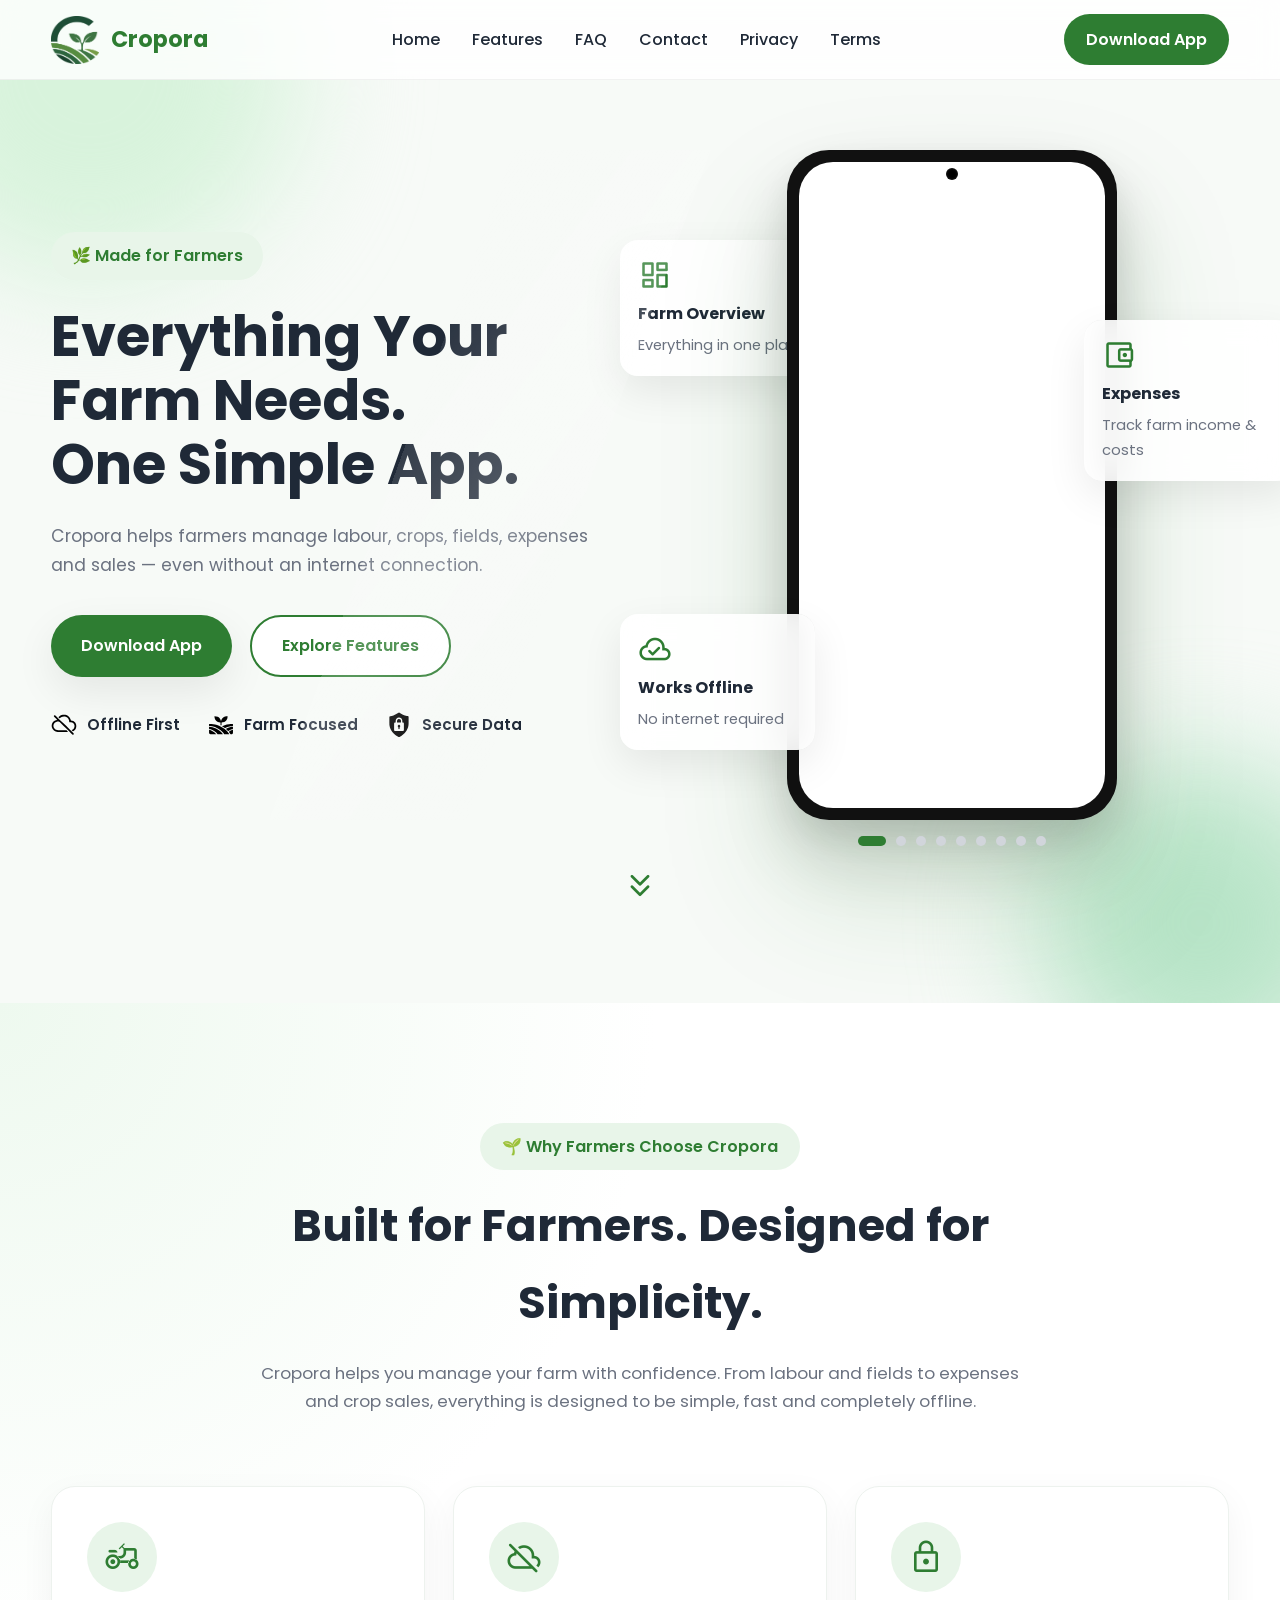
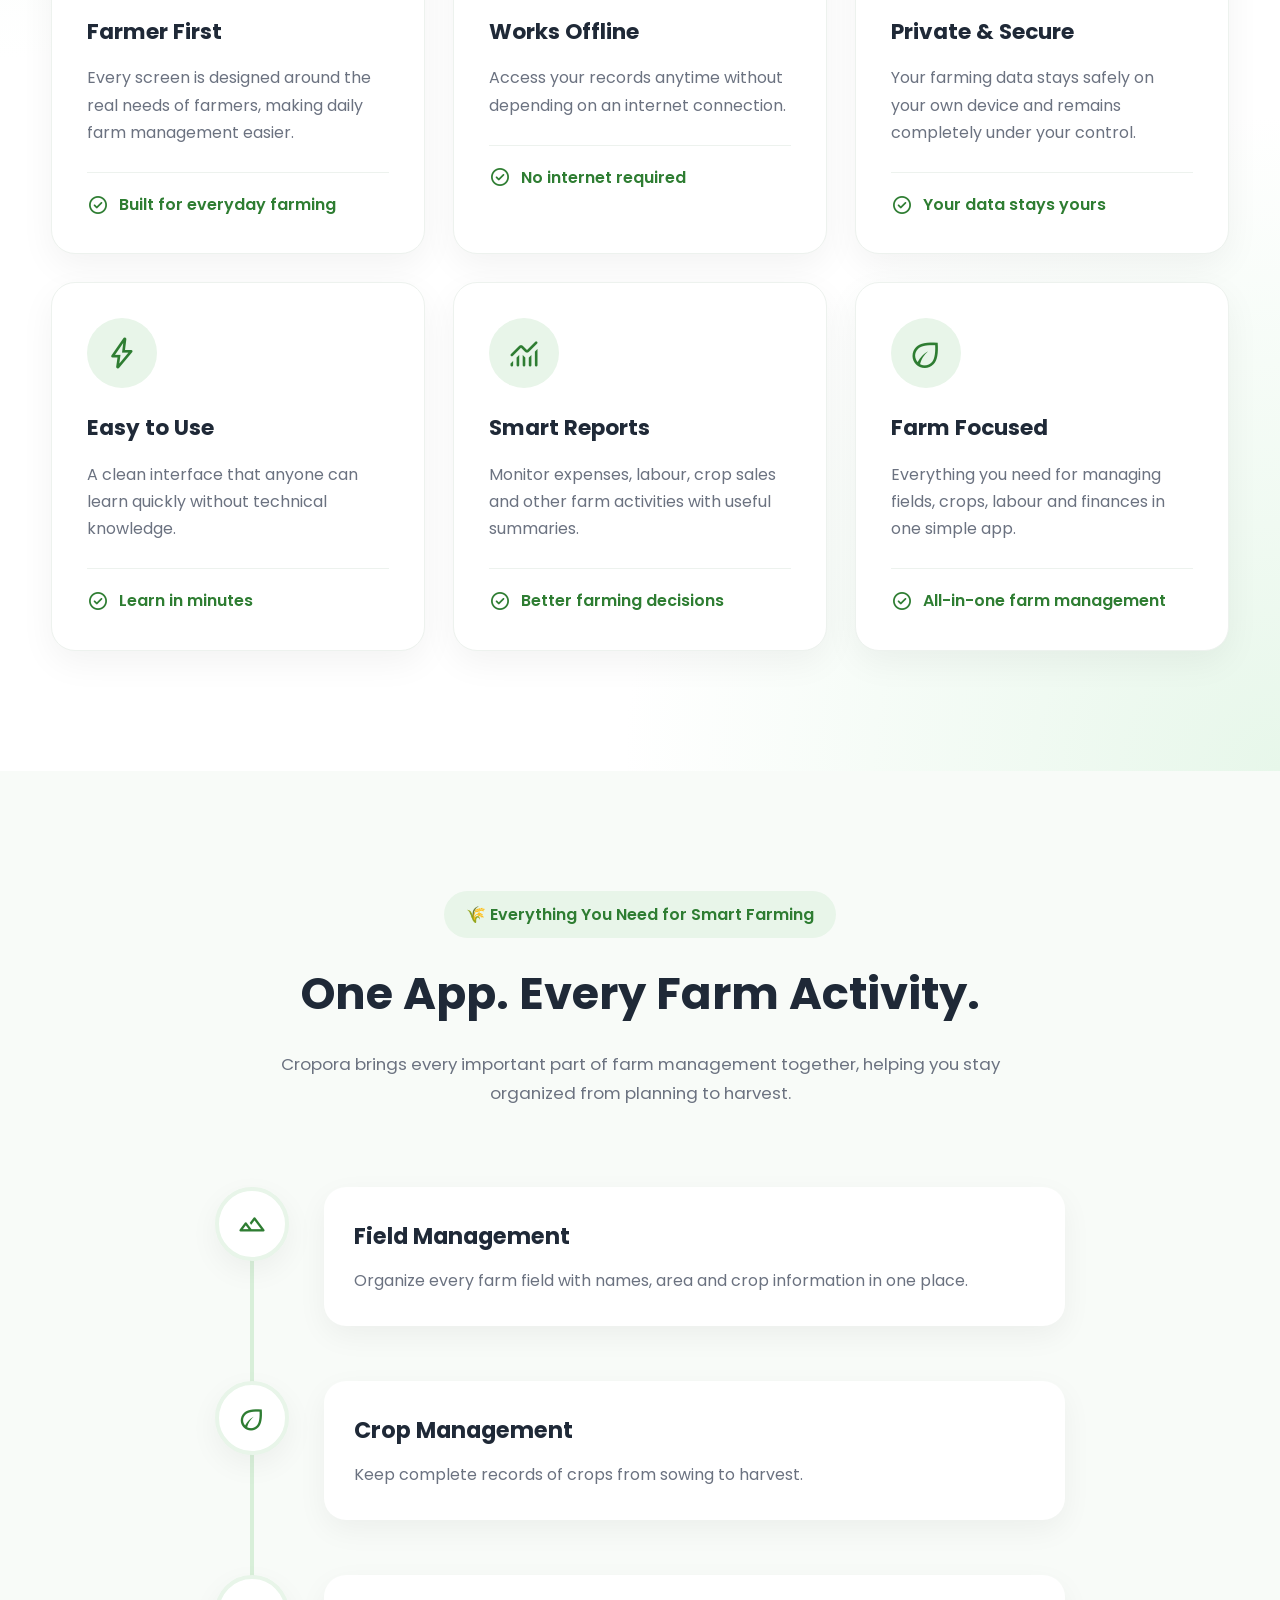
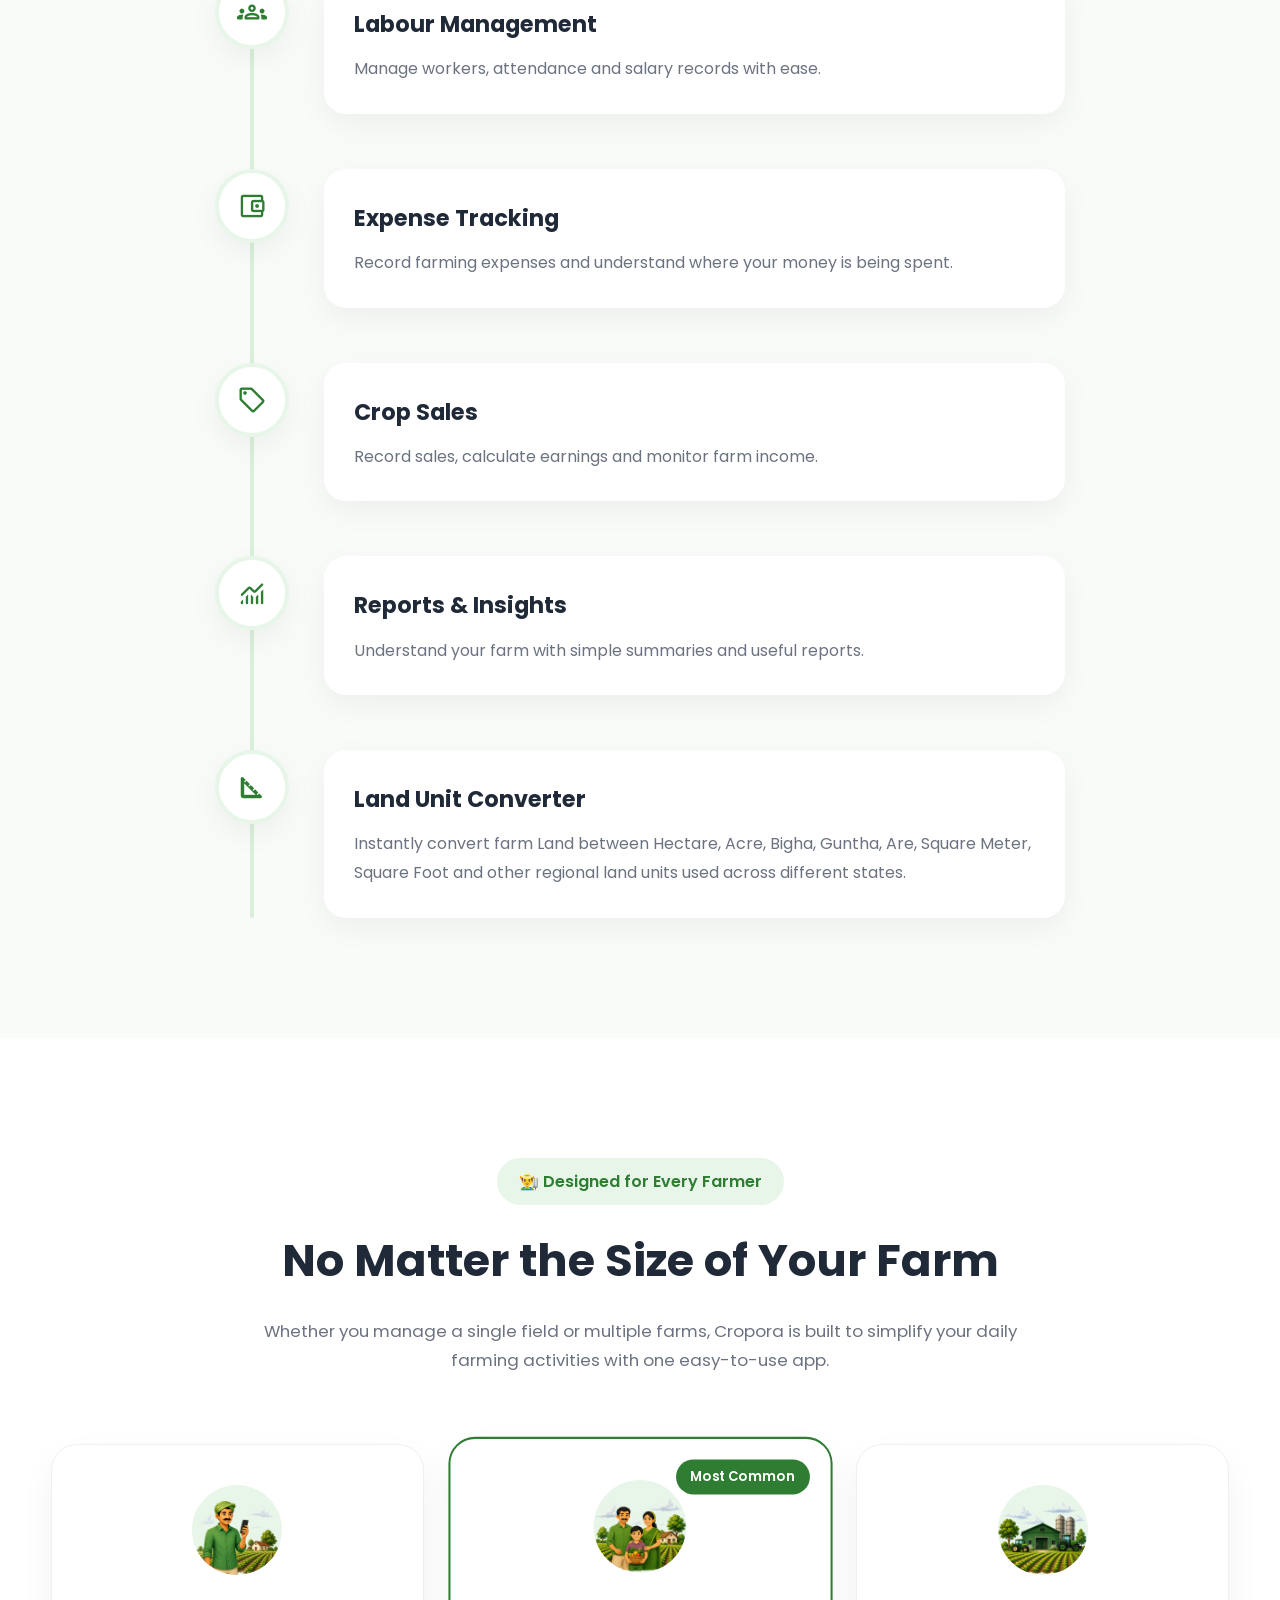
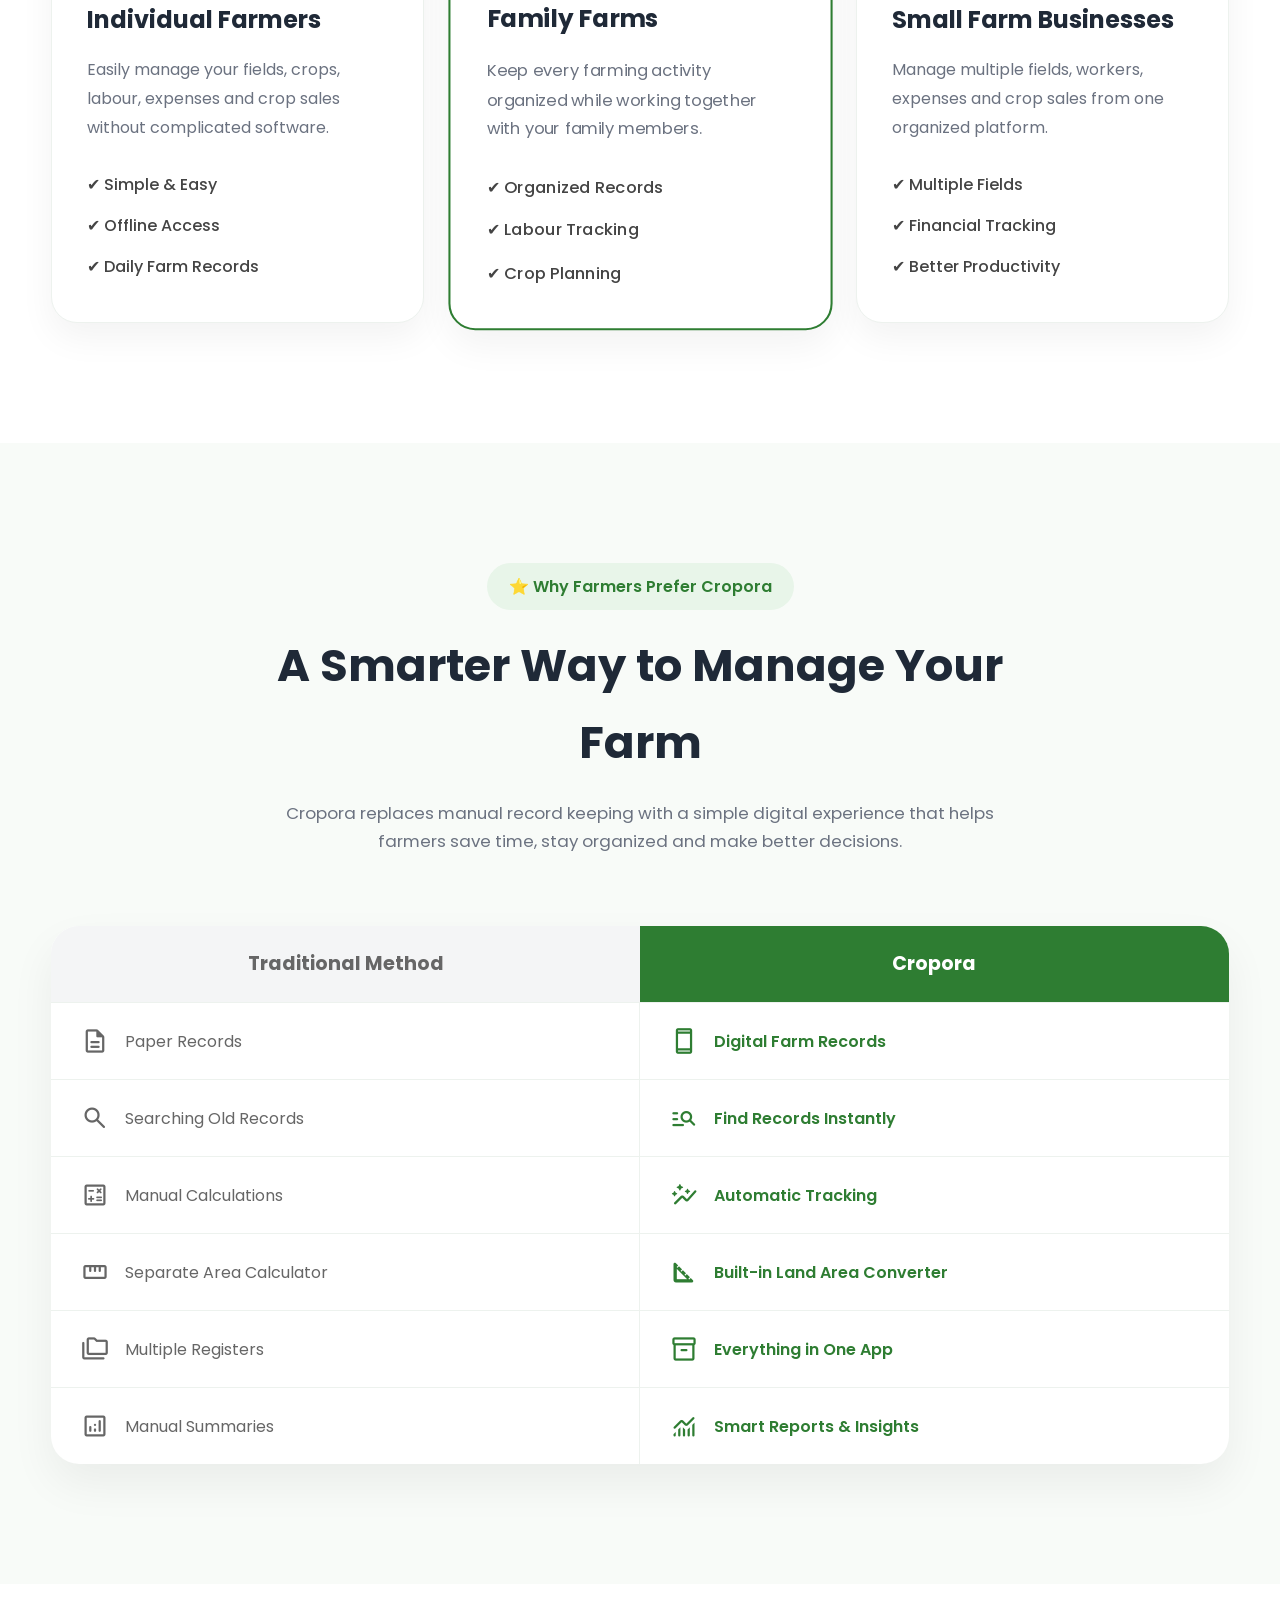
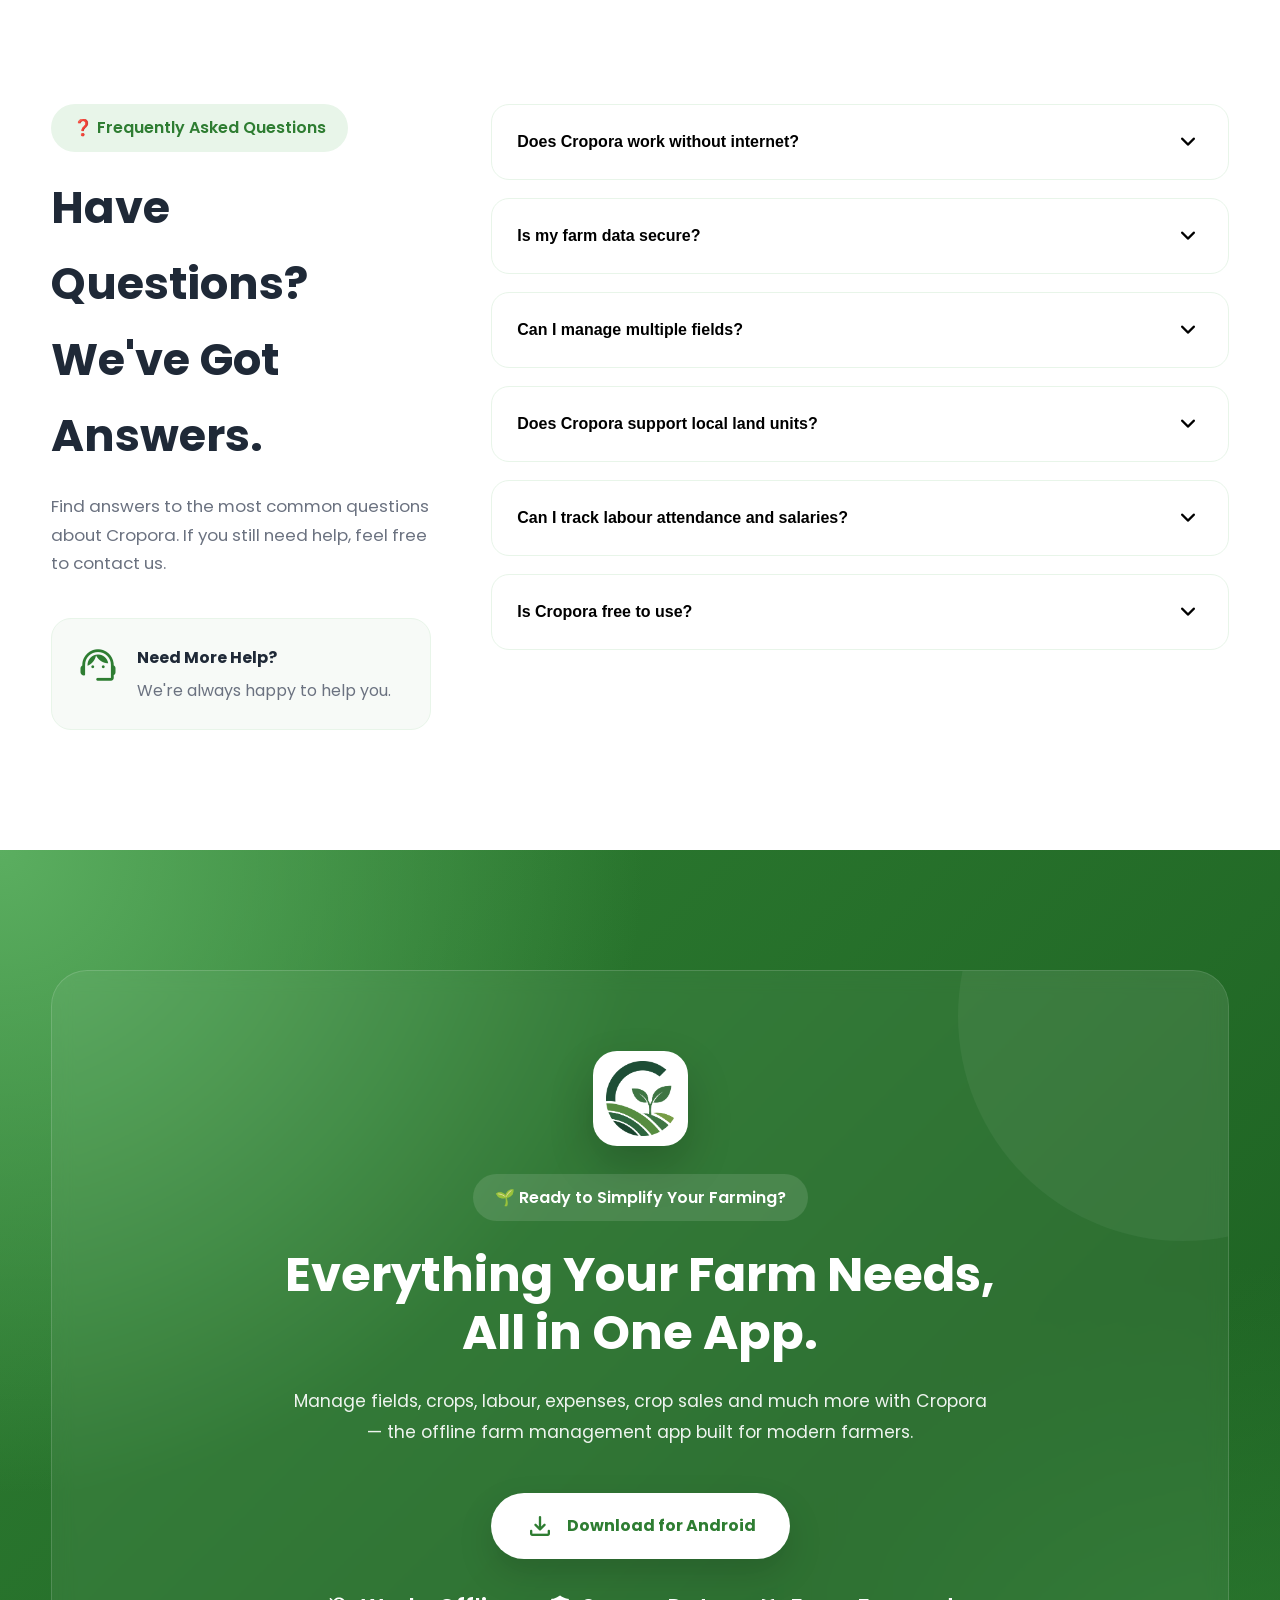
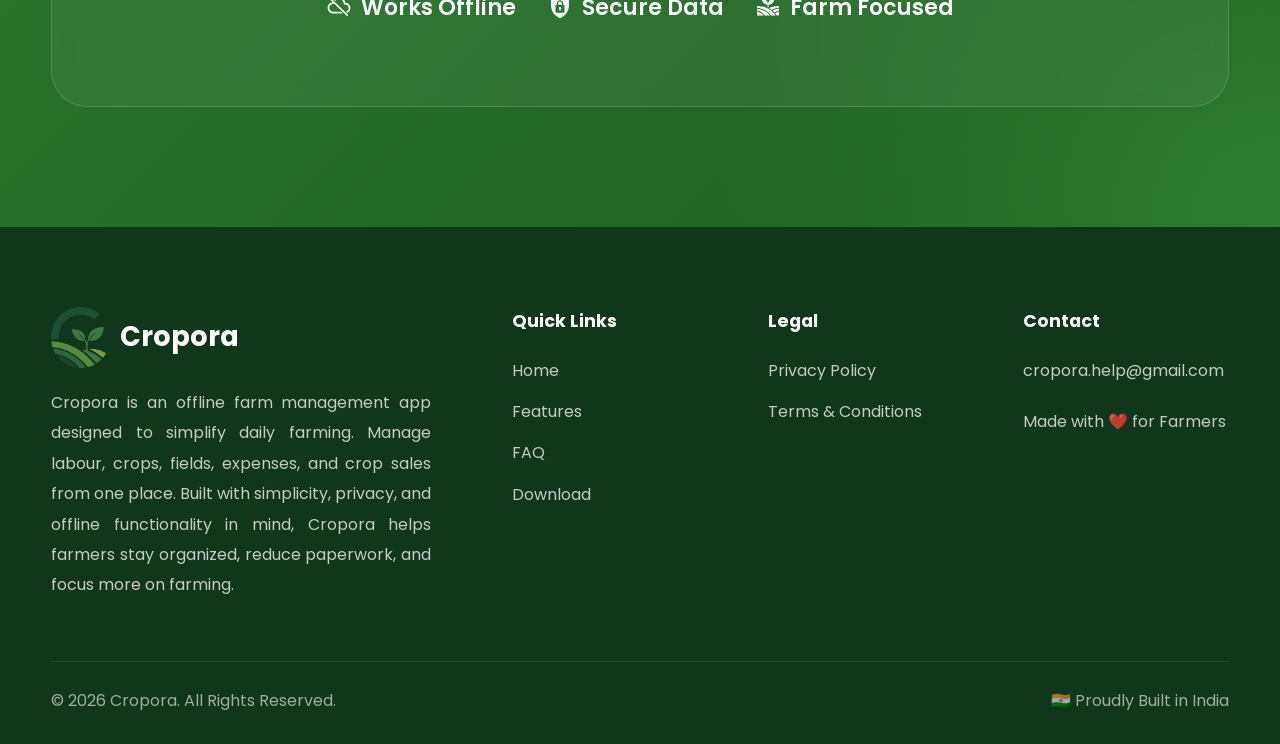
==== index.html @ 9c95cdf1 "Initial website release" ====
<!DOCTYPE html>
<html lang="en">
<head>

    <meta charset="UTF-8">

    <meta name="viewport"
          content="width=device-width, initial-scale=1.0">

    <meta http-equiv="X-UA-Compatible"
          content="IE=edge">

    <title>Cropora – Offline Farm Management App for Farmers</title>

    <meta name="description"
          content="Cropora is an offline farm management app that helps farmers manage labour, crops, fields, expenses, crop sales, attendance, salaries, and farm records—all from one simple Android app.">

    <meta name="keywords"
          content="Cropora, farm management app, farmer app, offline farming app, agriculture app, labour management, crop management, field management, crop expenses, crop sales, attendance, salary management">

    <meta name="author"
          content="Cropora">

    <meta name="robots"
          content="index, follow">

    <meta name="theme-color"
          content="#2E7D32">

    <!-- Open Graph -->

    <meta property="og:type"
          content="website">

    <meta property="og:title"
          content="Cropora – Offline Farm Management App">

    <meta property="og:description"
          content="Manage labour, crops, fields, expenses and crop sales—all offline. Designed especially for farmers.">

    <!-- Update these after publishing -->

    <meta property="og:url"
          content="https://YOUR_USERNAME.github.io/cropora/">

    <meta property="og:image"
          content="https://YOUR_USERNAME.github.io/cropora/assets/images/social-preview.png">

    <meta property="og:site_name"
          content="Cropora">

    <!-- Twitter -->

    <meta name="twitter:card"
          content="summary_large_image">

    <meta name="twitter:title"
          content="Cropora – Offline Farm Management App">

    <meta name="twitter:description"
          content="Offline farm management app designed for modern farmers.">

    <meta name="twitter:image"
          content="https://YOUR_USERNAME.github.io/cropora/assets/images/social-preview.png">

    <!-- Canonical (Update after publishing) -->

    <link rel="canonical"
          href="https://YOUR_USERNAME.github.io/cropora/">

    <!-- Favicon -->

    <link rel="icon"
          href="assets/images/logo.png">

    <!-- Google Fonts -->

    <link rel="preconnect"
          href="https://fonts.googleapis.com">

    <link rel="preconnect"
          href="https://fonts.gstatic.com"
          crossorigin>

    <link href="https://fonts.googleapis.com/css2?family=Poppins:wght@300;400;500;600;700;800&display=swap"
          rel="stylesheet">

    <!-- Material Symbols -->

    <link href="https://fonts.googleapis.com/css2?family=Material+Symbols+Rounded"
          rel="stylesheet">

    <!-- CSS -->

    <link rel="stylesheet"
          href="assets/css/style.css">

</head>

<body>

<header class="header">

    <div class="container">

        <a href="#" class="logo">

            <img src="assets/images/logo.png" alt="Cropora">

            <span>Cropora</span>

        </a>

        <nav class="navbar" id="navbar">

            <a href="#">Home</a>

            <a href="#features">Features</a>

            <a href="#faq">FAQ</a>

            <a href="#contact">Contact</a>

            <a href="privacy-policy.html">Privacy</a>

            <a href="terms-and-conditions.html">Terms</a>

        </nav>

        <div class="header-right">

            <a href="#" class="download-btn">

                Download App

            </a>

            <button id="menuBtn" class="menu-btn">

                <span class="material-symbols-rounded">

                    menu

                </span>

            </button>

        </div>

    </div>

</header>

<main>

<section class="hero">

    <div class="hero-bg hero-bg-1"></div>

    <div class="hero-bg hero-bg-2"></div>

    <div class="container hero-grid">

        <div class="hero-left">

            <span class="hero-badge">

                🌿 Made for Farmers

            </span>

            <h1>

                Everything Your Farm Needs.
                <br>
                One Simple App.

            </h1>

            <p>

                Cropora helps farmers manage labour,
                crops, fields, expenses and sales —
                even without an internet connection.

            </p>

            <div class="hero-buttons">

                <a href="#" class="btn btn-primary">

                    Download App

                </a>

                <a href="#features" class="btn btn-secondary">

                    Explore Features

                </a>

            </div>

                <div class="hero-highlights">

                    <div>

                        <img src="assets/images/icons/offline.svg" alt="Offline First">

                        <span>Offline First</span>

                    </div>

                    <div>

                        <img src="assets/images/icons/farmer.svg" alt="Farm Focused">

                        <span>Farm Focused</span>

                    </div>

                    <div>

                        <img src="assets/images/icons/secure.svg" alt="Secure Data">

                        <span>Secure Data</span>

                    </div>

                </div>
        </div>

        <div class="hero-right">

           <div class="floating-card card-left">

                <span id="leftIcon" class="material-symbols-rounded">
                    dashboard
                </span>

                <h4 id="leftTitle">
                    Farm Overview
                </h4>

                <p id="leftText">
                    View everything at one place
                </p>

            </div>

            <div class="phone" id="phone">

                <div class="phone-notch"></div>

                <div class="phone-screen">

                    <img
                        id="heroScreenshot"
                        src="assets/images/dashboard.jpeg"
                        alt="Cropora App">

                </div>

                <div class="slider-dots" id="sliderDots"></div>

            </div>

            <div class="floating-card card-right">

                <span id="rightIcon" class="material-symbols-rounded">
                    account_balance_wallet
                </span>

                <h4 id="rightTitle">
                    Expenses
                </h4>

                <p id="rightText">
                    Track every farming expense
                </p>

            </div>

            <div class="floating-card card-bottom">

                <span id="bottomIcon" class="material-symbols-rounded">
                    cloud_done
                </span>

                <h4 id="bottomTitle">
                    Works Offline
                </h4>

                <p id="bottomText">
                    No internet required
                </p>

            </div>

        </div>

    </div>

    <div class="scroll-indicator">

        <span class="material-symbols-rounded">

            keyboard_double_arrow_down

        </span>

    </div>

</section>

<!-- ==========================================
     WHY FARMERS CHOOSE CROPORA
========================================== -->

<section class="why-section reveal" id="features">

    <div class="container">

        <div class="section-header">

            <span class="section-badge">
                🌱 Why Farmers Choose Cropora
            </span>

            <h2 class="section-title">
                Built for Farmers. Designed for Simplicity.
            </h2>

            <p class="section-description">
                Cropora helps you manage your farm with confidence. From labour
                and fields to expenses and crop sales, everything is designed
                to be simple, fast and completely offline.
            </p>

        </div>

        <div class="feature-grid">

            <!-- Card 1 -->

            <div class="feature-card">

                <div class="feature-icon">

                    <span class="material-symbols-rounded">
                        agriculture
                    </span>

                </div>

                <h3>Farmer First</h3>

                <p>
                    Every screen is designed around the real needs of farmers,
                    making daily farm management easier.
                </p>

                <div class="feature-footer">

                    <span class="material-symbols-rounded">
                        check_circle
                    </span>

                    Built for everyday farming

                </div>

            </div>

            <!-- Card 2 -->

            <div class="feature-card">

                <div class="feature-icon">

                    <span class="material-symbols-rounded">
                        cloud_off
                    </span>

                </div>

                <h3>Works Offline</h3>

                <p>
                    Access your records anytime without depending on an internet
                    connection.
                </p>

                <div class="feature-footer">

                    <span class="material-symbols-rounded">
                        check_circle
                    </span>

                    No internet required

                </div>

            </div>

            <!-- Card 3 -->

            <div class="feature-card">

                <div class="feature-icon">

                    <span class="material-symbols-rounded">
                        lock
                    </span>

                </div>

                <h3>Private & Secure</h3>

                <p>
                    Your farming data stays safely on your own device and
                    remains completely under your control.
                </p>

                <div class="feature-footer">

                    <span class="material-symbols-rounded">
                        check_circle
                    </span>

                    Your data stays yours

                </div>

            </div>

            <!-- Card 4 -->

            <div class="feature-card">

                <div class="feature-icon">

                    <span class="material-symbols-rounded">
                        bolt
                    </span>

                </div>

                <h3>Easy to Use</h3>

                <p>
                    A clean interface that anyone can learn quickly without
                    technical knowledge.
                </p>

                <div class="feature-footer">

                    <span class="material-symbols-rounded">
                        check_circle
                    </span>

                    Learn in minutes

                </div>

            </div>

            <!-- Card 5 -->

            <div class="feature-card">

                <div class="feature-icon">

                    <span class="material-symbols-rounded">
                        monitoring
                    </span>

                </div>

                <h3>Smart Reports</h3>

                <p>
                    Monitor expenses, labour, crop sales and other farm
                    activities with useful summaries.
                </p>

                <div class="feature-footer">

                    <span class="material-symbols-rounded">
                        check_circle
                    </span>

                    Better farming decisions

                </div>

            </div>

            <!-- Card 6 -->

            <div class="feature-card">

                <div class="feature-icon">

                    <span class="material-symbols-rounded">
                        eco
                    </span>

                </div>

                <h3>Farm Focused</h3>

                <p>
                    Everything you need for managing fields, crops, labour and
                    finances in one simple app.
                </p>

                <div class="feature-footer">

                    <span class="material-symbols-rounded">
                        check_circle
                    </span>

                    All-in-one farm management

                </div>

            </div>

        </div>

    </div>

</section>

<!-- ==========================================
     EVERYTHING YOU NEED TO MANAGE
========================================== -->

<section class="manage-section reveal">

    <div class="container">

        <div class="section-header">

            <span class="section-badge">
                🌾 Everything You Need for Smart Farming
            </span>

            <h2 class="section-title">
                One App. Every Farm Activity.
            </h2>

            <p class="section-description">
                Cropora brings every important part of farm management together,
                helping you stay organized from planning to harvest.
            </p>

        </div>

        <div class="timeline">

            <div class="timeline-item">

                <div class="timeline-icon">
                    <span class="material-symbols-rounded">
                        landscape
                    </span>
                </div>

                <div class="timeline-content">

                    <h3>Field Management</h3>

                    <p>
                        Organize every farm field with names, area and crop
                        information in one place.
                    </p>

                </div>

            </div>

            <div class="timeline-item">

                <div class="timeline-icon">
                    <span class="material-symbols-rounded">
                        eco
                    </span>
                </div>

                <div class="timeline-content">

                    <h3>Crop Management</h3>

                    <p>
                        Keep complete records of crops from sowing to harvest.
                    </p>

                </div>

            </div>

            <div class="timeline-item">

                <div class="timeline-icon">
                    <span class="material-symbols-rounded">
                        groups
                    </span>
                </div>

                <div class="timeline-content">

                    <h3>Labour Management</h3>

                    <p>
                        Manage workers, attendance and salary records with ease.
                    </p>

                </div>

            </div>

            <div class="timeline-item">

                <div class="timeline-icon">
                    <span class="material-symbols-rounded">
                        account_balance_wallet
                    </span>
                </div>

                <div class="timeline-content">

                    <h3>Expense Tracking</h3>

                    <p>
                        Record farming expenses and understand where your money
                        is being spent.
                    </p>

                </div>

            </div>

            <div class="timeline-item">

                <div class="timeline-icon">
                    <span class="material-symbols-rounded">
                        sell
                    </span>
                </div>

                <div class="timeline-content">

                    <h3>Crop Sales</h3>

                    <p>
                        Record sales, calculate earnings and monitor farm income.
                    </p>

                </div>

            </div>

            <div class="timeline-item">

                <div class="timeline-icon">
                    <span class="material-symbols-rounded">
                        monitoring
                    </span>
                </div>

                <div class="timeline-content">

                    <h3>Reports & Insights</h3>

                    <p>
                        Understand your farm with simple summaries and useful
                        reports.
                    </p>

                </div>

            </div>

            <div class="timeline-item">

                <div class="timeline-icon">
                    <span class="material-symbols-rounded">
                        square_foot
                    </span>
                </div>

                <div class="timeline-content">

                    <h3>Land Unit Converter</h3>

                    <p>
                        Instantly convert farm Land between Hectare, Acre, Bigha, Guntha,
                        Are, Square Meter, Square Foot and other regional land units used
                        across different states.
                    </p>

                </div>

            </div>

        </div>

    </div>

</section>


<!-- ==========================================
     DESIGNED FOR EVERY FARMER
========================================== -->

<section class="farmer-section reveal">

    <div class="container">

        <div class="section-header">

            <span class="section-badge">
                👨‍🌾 Designed for Every Farmer
            </span>

            <h2 class="section-title">
                No Matter the Size of Your Farm
            </h2>

            <p class="section-description">
                Whether you manage a single field or multiple farms, Cropora is
                built to simplify your daily farming activities with one easy-to-use app.
            </p>

        </div>

        <div class="farmer-grid">

            <!-- Card 1 -->

            <div class="farmer-card">

                <div class="farmer-icon">

                    <img src="assets/images/illustrations/individual-farmer.png"
                        alt="Individual Farmer">

                </div>

                <h3>Individual Farmers</h3>

                <p>
                    Easily manage your fields, crops, labour, expenses and crop
                    sales without complicated software.
                </p>

                <ul>

                    <li>✔ Simple & Easy</li>

                    <li>✔ Offline Access</li>

                    <li>✔ Daily Farm Records</li>

                </ul>

            </div>

            <!-- Card 2 -->

            <div class="farmer-card featured">

                <div class="popular-tag">
                    Most Common
                </div>

                <div class="farmer-icon">

                    <img src="assets/images/illustrations/family-farm.png"
                        alt="Family Farm">

                </div>

                <h3>Family Farms</h3>

                <p>
                    Keep every farming activity organized while working together
                    with your family members.
                </p>

                <ul>

                    <li>✔ Organized Records</li>

                    <li>✔ Labour Tracking</li>

                    <li>✔ Crop Planning</li>

                </ul>

            </div>

            <!-- Card 3 -->

            <div class="farmer-card">

                <div class="farmer-icon">

                    <img src="assets/images/illustrations/small-business.png"
                        alt="Small Farm Business">

                </div>

                <h3>Small Farm Businesses</h3>

                <p>
                    Manage multiple fields, workers, expenses and crop sales
                    from one organized platform.
                </p>

                <ul>

                    <li>✔ Multiple Fields</li>

                    <li>✔ Financial Tracking</li>

                    <li>✔ Better Productivity</li>

                </ul>

            </div>

        </div>

    </div>

</section>


<!-- ==========================================
     WHY CROPORA STANDS OUT
========================================== -->

<section class="comparison-section reveal">

    <div class="container">

        <div class="section-header">

            <span class="section-badge">
                ⭐ Why Farmers Prefer Cropora
            </span>

            <h2 class="section-title">
                A Smarter Way to Manage Your Farm
            </h2>

            <p class="section-description">
                Cropora replaces manual record keeping with a simple digital
                experience that helps farmers save time, stay organized and
                make better decisions.
            </p>

        </div>

        <div class="comparison-box">

            <div class="comparison-head">

                <div class="traditional">
                    Traditional Method
                </div>

                <div class="cropora-side">
                    Cropora
                </div>

            </div>

            <!-- Row -->

            <div class="comparison-row">

                <div class="traditional">

                    <span class="material-symbols-rounded">
                        description
                    </span>

                    Paper Records

                </div>

                <div class="cropora-side">

                    <span class="material-symbols-rounded">
                        smartphone
                    </span>

                    Digital Farm Records

                </div>

            </div>

            <!-- Row -->

           <div class="comparison-row">

                <div class="traditional">

                    <span class="material-symbols-rounded">
                        search
                    </span>

                    Searching Old Records

                </div>

                <div class="cropora-side">

                    <span class="material-symbols-rounded">
                        manage_search
                    </span>

                    Find Records Instantly

                </div>

            </div>

            <!-- Row -->

            <div class="comparison-row">

                <div class="traditional">

                    <span class="material-symbols-rounded">
                        calculate
                    </span>

                    Manual Calculations

                </div>

                <div class="cropora-side">

                    <span class="material-symbols-rounded">
                        auto_graph
                    </span>

                    Automatic Tracking

                </div>

            </div>

            <!-- Row -->

            <div class="comparison-row">

                <div class="traditional">

                    <span class="material-symbols-rounded">
                        straighten
                    </span>

                    Separate Area Calculator

                </div>

                <div class="cropora-side">

                    <span class="material-symbols-rounded">
                        square_foot
                    </span>

                    Built-in Land Area Converter

                </div>

            </div>

            <!-- Row -->

            <div class="comparison-row">

                <div class="traditional">

                    <span class="material-symbols-rounded">
                        folder_copy
                    </span>

                    Multiple Registers

                </div>

                <div class="cropora-side">

                    <span class="material-symbols-rounded">
                        inventory_2
                    </span>

                    Everything in One App

                </div>

            </div>

            <!-- Row -->

            <div class="comparison-row">

                <div class="traditional">

                    <span class="material-symbols-rounded">
                        analytics
                    </span>

                    Manual Summaries

                </div>

                <div class="cropora-side">

                    <span class="material-symbols-rounded">
                        monitoring
                    </span>

                    Smart Reports & Insights

                </div>

            </div>

        </div>

    </div>

</section>


<!-- ==========================================
     FAQ SECTION
========================================== -->

<section class="faq-section reveal" id="faq">

    <div class="container">

        <div class="faq-wrapper">

            <!-- Left Side -->

            <div class="faq-info">

                <span class="section-badge">
                    ❓ Frequently Asked Questions
                </span>

                <h2 class="section-title">
                    Have Questions?
                    <br>
                    We've Got Answers.
                </h2>

                <p class="section-description">

                    Find answers to the most common questions about Cropora.
                    If you still need help, feel free to contact us.

                </p>

                <div class="faq-help-box">

                    <span class="material-symbols-rounded">
                        support_agent
                    </span>

                    <div>

                        <h4>Need More Help?</h4>

                        <p>
                            We're always happy to help you.
                        </p>

                    </div>

                </div>

            </div>

            <!-- Right Side -->

            <div class="faq-list">

                <!-- FAQ 1 -->

                <div class="faq-item">

                    <button class="faq-question">

                        <span>
                            Does Cropora work without internet?
                        </span>

                        <span class="material-symbols-rounded">
                            expand_more
                        </span>

                    </button>

                    <div class="faq-answer">

                        <p>

                            Yes. Cropora is designed to work completely offline.
                            Your farm data stays available even without an internet connection.

                        </p>

                    </div>

                </div>

                <!-- FAQ 2 -->

                <div class="faq-item">

                    <button class="faq-question">

                        <span>
                            Is my farm data secure?
                        </span>

                        <span class="material-symbols-rounded">
                            expand_more
                        </span>

                    </button>

                    <div class="faq-answer">

                        <p>

                            Yes. Your information is stored locally on your device.
                            You remain in complete control of your farm records.

                        </p>

                    </div>

                </div>

                <!-- FAQ 3 -->

                <div class="faq-item">

                    <button class="faq-question">

                        <span>
                            Can I manage multiple fields?
                        </span>

                        <span class="material-symbols-rounded">
                            expand_more
                        </span>

                    </button>

                    <div class="faq-answer">

                        <p>

                            Yes. Cropora lets you manage multiple fields,
                            crops and farming activities from one place.

                        </p>

                    </div>

                </div>

                <!-- FAQ 4 -->

                <div class="faq-item">

                    <button class="faq-question">

                        <span>
                            Does Cropora support local land units?
                        </span>

                        <span class="material-symbols-rounded">
                            expand_more
                        </span>

                    </button>

                    <div class="faq-answer">

                        <p>

                            Yes. Cropora includes a built-in Land Area Converter
                            supporting Hectare, Acre, Bigha, Guntha,
                            Square Meter and many regional units.

                        </p>

                    </div>

                </div>

                <!-- FAQ 5 -->

                <div class="faq-item">

                    <button class="faq-question">

                        <span>
                            Can I track labour attendance and salaries?
                        </span>

                        <span class="material-symbols-rounded">
                            expand_more
                        </span>

                    </button>

                    <div class="faq-answer">

                        <p>

                            Yes. Cropora helps you manage labour attendance,
                            salary records and worker information easily.

                        </p>

                    </div>

                </div>

                <!-- FAQ 6 -->

                <div class="faq-item">

                    <button class="faq-question">

                        <span>
                            Is Cropora free to use?
                        </span>

                        <span class="material-symbols-rounded">
                            expand_more
                        </span>

                    </button>

                    <div class="faq-answer">

                        <p>

                            Yes. Cropora is free to download and use.
                            Additional premium features may be introduced in future updates.

                        </p>

                    </div>

                </div>

            </div>

        </div>

    </div>

</section>



<!-- ==========================================
     DOWNLOAD CTA
========================================== -->

<section class="cta-section reveal-zoom">

    <div class="container">

        <div class="cta-card">

            <div class="cta-logo">

                <img src="assets/images/logo.png" alt="Cropora Logo">

            </div>

            <span class="cta-badge">

                🌱 Ready to Simplify Your Farming?

            </span>

            <h2>

                Everything Your Farm Needs,
                <br>
                All in One App.

            </h2>

            <p>

                Manage fields, crops, labour, expenses, crop sales and much
                more with Cropora — the offline farm management app built for
                modern farmers.

            </p>

            <a href="#" class="cta-button">

                <span class="material-symbols-rounded">
                    download
                </span>

                Download for Android

            </a>

           

        <div class="cta-features">

            <div>

                <img src="assets/images/icons/offline.svg"
                    alt="Works Offline">

                <span>Works Offline</span>

            </div>

            <div>

                <img src="assets/images/icons/secure.svg"
                    alt="Secure Data">

                <span>Secure Data</span>

            </div>

            <div>

                <img src="assets/images/icons/farmer.svg"
                    alt="Farm Focused">

                <span>Farm Focused</span>

            </div>

        </div>

        </div>

    </div>

</section>


<!-- ==========================================
     FOOTER
========================================== -->

<footer class="footer" id="contact">

    <div class="container">

        <div class="footer-grid">

            <!-- Brand -->

            <div class="footer-brand">

            <div class="footer-logo">

                <img src="assets/images/logo.png" alt="Cropora Logo">

                <span>Cropora</span>

            </div>

            <p class="footer-about">

                Cropora is an offline farm management app designed to simplify daily farming. Manage labour, crops, fields, expenses, and crop sales from one place. Built with simplicity, privacy, and offline functionality in mind, Cropora helps farmers stay organized, reduce paperwork, and focus more on farming.

            </p>

        </div>

            <!-- Quick Links -->

            <div class="footer-column">

                <h4>Quick Links</h4>

                <a href="#">Home</a>

                <a href="#features">Features</a>

                <a href="#faq">FAQ</a>

                <a href="#">Download</a>

            </div>

            <!-- Legal -->

            <div class="footer-column">

                <h4>Legal</h4>

                <a href="privacy-policy.html">

                    Privacy Policy

                </a>

                <a href="terms-and-conditions.html">

                    Terms & Conditions

                </a>

            </div>

            <!-- Contact -->

            <div class="footer-column">

                <h4>Contact</h4>

                <a href="mailto:cropora.help@gmail.com">

                    cropora.help@gmail.com

                </a>

                <p>

                    Made with ❤️ for Farmers

                </p>

            </div>

        </div>

        <div class="footer-bottom">

            <p>

                © 2026 Cropora. All Rights Reserved.

            </p>

            <p>

                🇮🇳 Proudly Built in India

            </p>

        </div>

    </div>

</footer>

</main>

<script src="assets/js/main.js"></script>

</body>
</html>
---- assets/css/style.css ----
/* =====================================================
   Cropora Official Website - Premium Styles
===================================================== */

:root{
  --primary:#2E7D32;
  --primary-dark:#1B5E20;
  --primary-light:#4CAF50;
  --bg:#F7FAF7;
  --white:#fff;
  --text:#1F2937;
  --muted:#6B7280;
  --border:#E5E7EB;
  --shadow:0 15px 40px rgba(0,0,0,.08);
  --radius:20px;
  --transition:.3s ease;
  --container:1200px;
}

*{margin:0;padding:0;box-sizing:border-box}
html{scroll-behavior:smooth}
body{
  font-family:Poppins,sans-serif;
  background:var(--bg);
  color:var(--text);
  overflow-x:hidden;
  line-height:1.7;
}
img{max-width:100%;display:block}
a{text-decoration:none;color:inherit}
.container{width:min(92%,var(--container));margin:auto}

/* Header */
.header{
  position:fixed;
  inset:0 0 auto 0;
  height:80px;
  z-index:1000;
  backdrop-filter:blur(14px);
  background:rgba(255,255,255,.82);
  border-bottom:1px solid rgba(0,0,0,.05);
}
.header .container{
  height:100%;
  display:flex;
  justify-content:space-between;
  align-items:center;
}
.logo{display:flex;align-items:center;gap:12px;font-size:1.4rem;font-weight:700;color:var(--primary)}
.logo img{width:48px;height:48px}
.navbar{display:flex;gap:32px;align-items:center}
.navbar a{font-weight:500;position:relative;transition:var(--transition)}
.navbar a:hover{color:var(--primary)}
.navbar a::after{
  content:"";
  position:absolute;
  left:0;bottom:-8px;
  width:0;height:2px;
  background:var(--primary);
  transition:var(--transition);
}
.navbar a:hover::after{width:100%}
.header-right{display:flex;align-items:center;gap:16px}
.download-btn{
  padding:12px 22px;
  border-radius:999px;
  background:var(--primary);
  color:#fff;
  font-weight:600;
  transition:var(--transition);
}
.download-btn:hover{
  background:var(--primary-dark);
  transform:translateY(-2px);
}
.menu-btn{
  display:none;
  border:none;
  background:none;
  cursor:pointer;
}
.material-symbols-rounded{font-size:30px}

/* Hero */
.hero{
  position:relative;
  overflow:hidden;
  padding:150px 0 90px;
}
.hero-grid{
  display:grid;
  grid-template-columns:1fr 1fr;
  gap:70px;
  align-items:center;
  position:relative;
  z-index:2;
}
.hero-bg{
  position:absolute;
  border-radius:50%;
  filter:blur(60px);
}
.hero-bg-1{
  width:420px;height:420px;
  background:#d8f3dc;
  top:-140px;left:-120px;
}
.hero-bg-2{
  width:320px;height:320px;
  background:#b7e4c7;
  right:-80px;bottom:-80px;
}
.hero-badge{
  display:inline-block;
  background:#E8F5E9;
  color:var(--primary);
  padding:10px 20px;
  border-radius:999px;
  font-weight:600;
  margin-bottom:25px;
}
.hero h1{
  font-size:3.5rem;
  line-height:1.15;
  margin-bottom:24px;
}
.hero p{
  color:var(--muted);
  max-width:560px;
  margin-bottom:35px;
  font-size:1.08rem;
}
.hero-buttons{
  display:flex;
  gap:18px;
  flex-wrap:wrap;
  margin-bottom:35px;
}
.btn{
  display:inline-flex;
  justify-content:center;
  align-items:center;
  padding:15px 30px;
  border-radius:999px;
  font-weight:600;
  transition:var(--transition);
}
.btn-primary{
  background:var(--primary);
  color:#fff;
  box-shadow:var(--shadow);
}
.btn-primary:hover{
  transform:translateY(-3px);
  background:var(--primary-dark);
}
.btn-secondary{
  border:2px solid var(--primary);
  color:var(--primary);
  background:#fff;
}
.btn-secondary:hover{
  background:var(--primary);
  color:#fff;
}
.hero-highlights{

    display:flex;

    align-items:center;

    gap:28px;

    flex-wrap:nowrap;

    margin-top:30px;

}

.hero-highlights div{

    display:flex;

    align-items:center;

    gap:10px;

    padding:0;

    background:none;

    border:none;

    box-shadow:none;

    white-space:nowrap;

}

.hero-highlights img{

    width:26px;

    height:26px;

    object-fit:contain;

    flex-shrink:0;

}

.hero-highlights span{

    font-size:.95rem;

    font-weight:600;

    color:var(--text-primary);

}

/* Phone */
.hero-right{
  position:relative;
  display:flex;
  justify-content:center;
  align-items:center;
  min-height:650px;
}
.phone{

    position:relative;

    width:330px;

    height:670px;

    background:#111;

    border-radius:42px;

    padding:12px;

    box-shadow:
    0 15px 35px rgba(0,0,0,.08),
    0 35px 70px rgba(0,0,0,.14),
    0 70px 130px rgba(46,125,50,.18);

    animation:float 5s ease-in-out infinite;

    transition:.4s;

}

.phone:hover{

    transform:
        rotateY(-8deg)
        rotateX(5deg)
        scale(1.02);

}
.phone-screen{

    width:100%;

    height:100%;

    overflow:hidden;

    border-radius:34px;

    background:#fff;

}

.phone-screen img{

    width:100%;

    height:100%;

    object-fit:cover;

    transition:
        opacity .45s ease,
        transform .45s ease;

}
.phone-notch{

    position:absolute;

    top:18px;

    left:50%;

    transform:translateX(-50%);

    width:12px;

    height:12px;

    background:#000;

    border-radius:50%;

    z-index:10;

    box-shadow:
        inset 0 0 3px rgba(255,255,255,.15);

}
.phone::before{

    content:"";

    position:absolute;

    top:0;

    left:-120%;

    width:60%;

    height:100%;

    background:

        linear-gradient(

        110deg,

        transparent,

        rgba(255,255,255,.20),

        transparent

        );

    transform:skewX(-20deg);

    animation:shine 8s linear infinite;

}
@keyframes shine{

    0%{

        left:-120%;

    }

    100%{

        left:180%;

    }

}
/* Floating cards */
.floating-card{
  position:absolute;
  width:210px;
  background:rgba(255,255,255,.9);
  backdrop-filter:blur(15px);
  padding:18px;
  border-radius:18px;
  box-shadow:var(--shadow);
}
.floating-card .material-symbols-rounded{
  color:var(--primary);
  font-size:34px;
  margin-bottom:8px;
}
.floating-card h4{
  margin-bottom:6px;
}
.floating-card p{
  margin:0;
  color:var(--muted);
  font-size:.92rem;
}
.card-left{

top:90px;

left:-55px;

}
.card-right{

top:170px;

right:-65px;

}
.card-bottom{

    left:-55px;

    bottom:70px;

    width:195px;

    transform:none;

    animation:cardFloatBottom 6.5s ease-in-out infinite;

}

.scroll-indicator{
  text-align:center;
  margin-top:45px;
  animation:bounce 2s infinite;
}
.scroll-indicator .material-symbols-rounded{
  font-size:40px;
  color:var(--primary);
}

/* Empty sections */
section[id],footer{
  min-height:120px;
}

/* Animations */
@keyframes float{
  0%,100%{transform:translateY(0)}
  50%{transform:translateY(-8px)}
}
@keyframes bounce{
  0%,100%{transform:translateY(0)}
  50%{transform:translateY(8px)}
}

/* Responsive */
@media(max-width:992px){
  .hero-grid{
    grid-template-columns:1fr;
    text-align:center;
  }
  .hero p{margin:0 auto 35px}
  .hero-buttons,.hero-highlights{justify-content:center}
  .hero-right{min-height:560px}
  .card-left{left:20px}
  .card-right{right:20px}
}
@media(max-width:768px){
  .download-btn{display:none}
  .menu-btn{display:block}
  .navbar{
    position:absolute;
    top:80px;left:0;
    width:100%;
    background:#fff;
    display:none;
    flex-direction:column;
    gap:22px;
    padding:28px;
    box-shadow:var(--shadow);
  }
  .navbar.active{display:flex}
  .hero h1{font-size:2.5rem}
  .phone{width:260px}
  .floating-card{
    position:static;
    width:100%;
    margin:15px auto;
    transform:none !important;
  }
  .hero-right{
    min-height:auto;
    display:flex;
    flex-direction:column;
    gap:18px;
  }
}
@media(max-width:480px){
  .hero{padding-top:120px}
  .hero h1{font-size:2rem}
  .btn{width:100%}
}

.slider-dots{
    display:flex;
    justify-content:center;
    gap:10px;
    margin-top:22px;
}

.dot{
    width:10px;
    height:10px;
    border-radius:50%;
    background:#d0d5dd;
    cursor:pointer;
    transition:.3s;
}

.dot.active{
    width:28px;
    border-radius:20px;
    background:var(--primary);
}

.slider-dots{

    display:flex;

    justify-content:center;

    align-items:center;

    gap:10px;

    margin-top:28px;

}

.dot{

    width:10px;

    height:10px;

    border-radius:50%;

    background:#D1D5DB;

    cursor:pointer;

    transition:.35s;

}

.dot:hover{

    transform:scale(1.2);

}

.dot.active{

    width:28px;

    border-radius:20px;

    background:var(--primary);

}


.floating-card{

    transition:
        opacity .35s,
        transform .35s,
        box-shadow .35s;

}

/* ==========================================
   WHY FARMERS CHOOSE CROPORA
========================================== */

.why-section{

    padding:120px 0;

    background:
        radial-gradient(circle at top left,#eef9ef,transparent 35%),
        radial-gradient(circle at bottom right,#e7f7ea,transparent 35%),
        #ffffff;

}

.section-header{

    text-align:center;

    max-width:760px;

    margin:0 auto 70px;

}

.section-badge{

    display:inline-block;

    padding:10px 22px;

    border-radius:999px;

    background:#E8F5E9;

    color:var(--primary);

    font-weight:600;

    margin-bottom:18px;

}

.section-title{

    font-size:2.8rem;

    margin-bottom:18px;

}

.section-description{

    color:var(--muted);

    font-size:1.05rem;

}

.feature-grid{

    display:grid;

    grid-template-columns:repeat(3,1fr);

    gap:28px;

}

.feature-card{

    background:white;

    border-radius:24px;

    padding:35px;

    border:1px solid #edf2ee;

    box-shadow:

        0 12px 35px rgba(0,0,0,.05);

    transition:.35s;

    position:relative;

    overflow:hidden;

}

.feature-card::before{

    content:"";

    position:absolute;

    left:0;

    top:0;

    width:100%;

    height:4px;

    background:var(--primary);

    transform:scaleX(0);

    transform-origin:left;

    transition:.35s;

}

.feature-card:hover{

    transform:translateY(-10px);

    box-shadow:

        0 20px 45px rgba(46,125,50,.15);

}

.feature-card:hover::before{

    transform:scaleX(1);

}

.feature-icon{

    width:70px;

    height:70px;

    border-radius:50%;

    background:#E8F5E9;

    display:flex;

    align-items:center;

    justify-content:center;

    margin-bottom:22px;

    transition:.35s;

}

.feature-card:hover .feature-icon{

    transform:rotate(-8deg) scale(1.08);

}

.feature-icon span{

    font-size:36px;

    color:var(--primary);

}

.feature-card h3{

    font-size:1.35rem;

    margin-bottom:14px;

}

.feature-card p{

    color:var(--muted);

    line-height:1.7;

    margin-bottom:26px;

}

.feature-footer{

    display:flex;

    align-items:center;

    gap:10px;

    color:var(--primary);

    font-weight:600;

    padding-top:18px;

    border-top:1px solid #edf2ee;

}

.feature-footer span{

    font-size:22px;

}

@media(max-width:992px){

    .feature-grid{

        grid-template-columns:repeat(2,1fr);

    }

}

@media(max-width:640px){

    .section-title{

        font-size:2.2rem;

    }

    .feature-grid{

        grid-template-columns:1fr;

    }

}




/* ==========================================
   EVERYTHING YOU NEED TO MANAGE
========================================== */

.manage-section{

    padding:120px 0;

    background:#F8FBF8;

}

.timeline{

    position:relative;

    max-width:850px;

    margin:80px auto 0;

}

.timeline::before{

    content:"";

    position:absolute;

    left:35px;

    top:0;

    bottom:0;

    width:4px;

    background:#D8EFD9;

    border-radius:20px;

}

.timeline-item{

    display:flex;

    gap:35px;

    margin-bottom:55px;

    position:relative;

}

.timeline-icon{

    width:74px;

    height:74px;

    min-width:74px;

    border-radius:50%;

    background:white;

    border:4px solid #E8F5E9;

    display:flex;

    justify-content:center;

    align-items:center;

    color:var(--primary);

    font-size:34px;

    z-index:2;

    transition:.35s;

    box-shadow:0 10px 30px rgba(0,0,0,.05);

}

.timeline-content{

    flex:1;

    background:white;

    padding:30px;

    border-radius:22px;

    box-shadow:0 10px 30px rgba(0,0,0,.05);

    transition:.35s;

}

.timeline-content h3{

    margin-bottom:12px;

    font-size:1.4rem;

}

.timeline-content p{

    color:var(--muted);

    line-height:1.8;

}

.timeline-item:hover .timeline-icon{

    background:var(--primary);

    color:white;

    transform:scale(1.08);

}

.timeline-item:hover .timeline-content{

    transform:translateX(12px);

    box-shadow:0 18px 40px rgba(46,125,50,.15);

}

.timeline-item:last-child{

    margin-bottom:0;

}

@media(max-width:768px){

.timeline::before{

    left:30px;

}

.timeline-item{

    gap:20px;

}

.timeline-icon{

    width:60px;

    height:60px;

    min-width:60px;

}

.timeline-content{

    padding:22px;

}

}






/* ==========================================
   DESIGNED FOR EVERY FARMER
========================================== */

.farmer-section{

    padding:120px 0;

    background:#ffffff;

}

.farmer-grid{

    display:grid;

    grid-template-columns:repeat(3,1fr);

    gap:30px;

    margin-top:70px;

}

.farmer-card{

    position:relative;

    background:white;

    border:1px solid #edf2ee;

    border-radius:26px;

    padding:40px 35px;

    box-shadow:0 15px 35px rgba(0,0,0,.05);

    transition:.35s;

}

.farmer-card:hover{

    transform:translateY(-10px);

    box-shadow:0 22px 45px rgba(46,125,50,.15);

}

.farmer-card.featured{

    border:2px solid var(--primary);

    transform:scale(1.03);

}

.farmer-card.featured:hover{

    transform:scale(1.03) translateY(-10px);

}

.popular-tag{

    position:absolute;

    top:20px;

    right:20px;

    background:var(--primary);

    color:white;

    font-size:.8rem;

    padding:6px 14px;

    border-radius:999px;

    font-weight:600;

}

.farmer-icon{

    width:90px;

    height:90px;

    border-radius:50%;

    background:#E8F5E9;

    display:flex;

    justify-content:center;

    align-items:center;

    margin:0 auto 25px;

    overflow:hidden;

    transition:.3s ease;

}

.farmer-icon img{

    width:120%;

    height:120%;

    object-fit:contain;

    transform:translateY(6px);

    transition:.3s ease;

}

.farmer-card:hover .farmer-icon{

    transform:translateY(-4px);

}

.farmer-card:hover .farmer-icon img{

    transform:translateY(6px) scale(1.08);

}
.farmer-card h3{

    font-size:1.5rem;

    margin-bottom:15px;

}

.farmer-card p{

    color:var(--muted);

    line-height:1.8;

    margin-bottom:28px;

}

.farmer-card ul{

    list-style:none;

    padding:0;

}

.farmer-card li{

    margin-bottom:14px;

    font-weight:500;

    color:#444;

}

.farmer-card li:last-child{

    margin-bottom:0;

}

@media(max-width:992px){

    .farmer-grid{

        grid-template-columns:repeat(2,1fr);

    }

    .farmer-card.featured{

        transform:none;

    }

}

@media(max-width:640px){

    .farmer-grid{

        grid-template-columns:1fr;

    }

}




/* ==========================================
   WHY CROPORA STANDS OUT
========================================== */

.comparison-section{

    padding:120px 0;

    background:#F8FBF8;

}

.comparison-box{

    margin-top:70px;

    background:white;

    border-radius:28px;

    overflow:hidden;

    box-shadow:0 20px 45px rgba(0,0,0,.06);

}

.comparison-head{

    display:grid;

    grid-template-columns:1fr 1fr;

    font-weight:700;

    text-align:center;

    font-size:1.2rem;

}

.comparison-head .traditional{

    background:#F4F5F6;

    padding:22px;

    color:#666;

}

.comparison-head .cropora-side{

    background:var(--primary);

    color:white;

    padding:22px;

}

.comparison-row{

    display:grid;

    grid-template-columns:1fr 1fr;

    border-top:1px solid #edf2ee;

    transition:.35s;

}

.comparison-row:hover{

    background:#F8FFF8;

}

.comparison-row>div{

    display:flex;

    align-items:center;

    gap:16px;

    padding:24px 30px;

}

.comparison-row .traditional{

    color:#666;

    border-right:1px solid #edf2ee;

}

.comparison-row .cropora-side{

    color:var(--primary);

    font-weight:600;

}

.comparison-row span{

    font-size:28px;

}

.comparison-row:hover .cropora-side{

    transform:translateX(8px);

    transition:.35s;

}

@media(max-width:768px){

.comparison-head,
.comparison-row{

    grid-template-columns:1fr;

}

.comparison-row .traditional{

    border-right:none;

    border-bottom:1px solid #edf2ee;

}

}




/* ==========================================
   FAQ SECTION
========================================== */

.faq-section{

    padding:120px 0;

    background:#ffffff;

}

.faq-wrapper{

    display:grid;

    grid-template-columns:380px 1fr;

    gap:60px;

    align-items:start;

}

.faq-help-box{

    margin-top:40px;

    display:flex;

    gap:18px;

    padding:25px;

    border-radius:20px;

    background:#F7FAF7;

    border:1px solid #E8F5E9;

}

.faq-help-box span{

    font-size:42px;

    color:var(--primary);

}

.faq-help-box h4{

    margin-bottom:6px;

}

.faq-help-box p{

    color:var(--muted);

}

.faq-item{

    border:1px solid #E8F5E9;

    border-radius:18px;

    margin-bottom:18px;

    overflow:hidden;

    transition:.3s;

    background:white;

}

.faq-item:hover{

    box-shadow:0 10px 30px rgba(46,125,50,.08);

}

.faq-question{

    width:100%;

    padding:22px 25px;

    display:flex;

    justify-content:space-between;

    align-items:center;

    background:none;

    border:none;

    cursor:pointer;

    font-size:1rem;

    font-weight:600;

    text-align:left;

}

.faq-question span:last-child{

    transition:.3s;

}

.faq-item.active .faq-question span:last-child{

    transform:rotate(180deg);

}

.faq-answer{

    max-height:0;

    overflow:hidden;

    transition:max-height .35s ease;

}

.faq-answer p{

    padding:0 25px 25px;

    color:var(--muted);

    line-height:1.8;

}

.faq-item.active .faq-answer{

    max-height:220px;

}

@media(max-width:900px){

.faq-wrapper{

    grid-template-columns:1fr;

}

}



/* ==========================================
   DOWNLOAD CTA
========================================== */

.cta-section{

    padding:120px 0;

    background:
        radial-gradient(circle at top left,#5BAE60 0%,transparent 40%),
        radial-gradient(circle at bottom right,#2E7D32 0%,transparent 35%),
        linear-gradient(135deg,#2E7D32,#1B5E20);

}

.cta-card{

    position:relative;

    overflow:hidden;

    text-align:center;

    color:white;

    padding:80px 50px;

    border-radius:36px;

    background:rgba(255,255,255,.06);

    backdrop-filter:blur(10px);

    border:1px solid rgba(255,255,255,.15);

}

.cta-card::before{

    content:"";

    position:absolute;

    width:450px;

    height:450px;

    border-radius:50%;

    background:rgba(255,255,255,.05);

    top:-180px;

    right:-180px;

}

.cta-logo{

    width:95px;

    height:95px;

    margin:auto;

    margin-bottom:28px;

    border-radius:24px;

    background:white;

    display:flex;

    justify-content:center;

    align-items:center;

    box-shadow:0 20px 45px rgba(0,0,0,.2);

}

.cta-logo img{

    width:68px;

}

.cta-badge{

    display:inline-block;

    background:rgba(255,255,255,.12);

    padding:10px 22px;

    border-radius:999px;

    margin-bottom:25px;

    font-weight:600;

}

.cta-card h2{

    font-size:3rem;

    line-height:1.2;

    margin-bottom:24px;

}

.cta-card p{

    max-width:700px;

    margin:auto;

    color:rgba(255,255,255,.92);

    font-size:1.08rem;

    line-height:1.8;

    margin-bottom:45px;

}

.cta-button{

    display:inline-flex;

    align-items:center;

    gap:12px;

    background:white;

    color:var(--primary);

    padding:18px 34px;

    border-radius:999px;

    font-weight:700;

    transition:.35s;

    box-shadow:0 15px 35px rgba(0,0,0,.15);

}

.cta-button:hover{

    transform:translateY(-5px);

    box-shadow:0 25px 45px rgba(0,0,0,.2);

}

.cta-features{

    display:flex;

    justify-content:center;

    align-items:center;

    gap:32px;

    flex-wrap:wrap;

    margin-top:30px;

}

.cta-features div{

    display:flex;

    align-items:center;

    gap:10px;

    font-weight:600;

    color:#fff;

}

.cta-features img{

    width:24px;
    height:24px;
    object-fit:contain;

    filter: brightness(0) invert(1);

}


@media (max-width:768px){

    .cta-features{

        gap:18px;

    }

    .cta-features img{

        width:22px;

        height:22px;

    }

}

.cta-features span{

    font-size:22px;

}

@media(max-width:768px){

.cta-card{

    padding:60px 25px;

}

.cta-card h2{

    font-size:2.2rem;

}

.cta-features{

    gap:20px;

    flex-direction:column;

    align-items:center;

}

}


/* ==========================================
   FOOTER
========================================== */

.footer-about{

    margin-top:18px;

    color:rgba(255,255,255,.82);

    font-size:1rem;

    line-height:1.9;

    text-align:justify;

    text-justify:inter-word;

    hyphens:auto;

}

.footer{

    background:#10361B;

    color:rgba(255,255,255,.85);

    padding:80px 0 30px;

}

.footer-grid{

    display:grid;

    grid-template-columns:2fr 1fr 1fr 1fr;

    gap:50px;

}

.footer-logo{

    display:flex;

    align-items:center;

    gap:14px;

    margin-bottom:20px;

}

.footer-logo img{

    width:55px;

}

.footer-logo span{

    font-size:1.7rem;

    font-weight:700;

    color:white;

}

.footer-brand p{

    color:rgba(255,255,255,.75);

    line-height:1.9;

    max-width:380px;

}

.footer-column h4{

    color:white;

    margin-bottom:20px;

    font-size:1.1rem;

}

.footer-column{

    display:flex;

    flex-direction:column;

}

.footer-column a{

    color:rgba(255,255,255,.75);

    margin-bottom:14px;

    transition:.3s;

}

.footer-column a:hover{

    color:#7ED957;

    transform:translateX(5px);

}

.footer-column p{

    color:rgba(255,255,255,.75);

    margin-top:10px;

}

.footer-bottom{

    margin-top:60px;

    padding-top:25px;

    border-top:1px solid rgba(255,255,255,.08);

    display:flex;

    justify-content:space-between;

    align-items:center;

    flex-wrap:wrap;

    gap:15px;

}

.footer-bottom p{

    color:rgba(255,255,255,.6);

}

@media(max-width:900px){

.footer-grid{

    grid-template-columns:1fr 1fr;

}

}

@media(max-width:600px){

.footer-grid{

    grid-template-columns:1fr;

    gap:40px;

}

.footer-bottom{

    flex-direction:column;

    text-align:center;

}

}



/* ==========================================
   SCROLL REVEAL
========================================== */

.reveal{

    opacity:0;

    transform:translateY(60px);

    transition:
        opacity .8s ease,
        transform .8s ease;

}

.reveal.show{

    opacity:1;

    transform:translateY(0);

}

/* Left */

.reveal-left{

    opacity:0;

    transform:translateX(-60px);

    transition:all .8s ease;

}

.reveal-left.show{

    opacity:1;

    transform:translateX(0);

}

/* Right */

.reveal-right{

    opacity:0;

    transform:translateX(60px);

    transition:all .8s ease;

}

.reveal-right.show{

    opacity:1;

    transform:translateX(0);

}

/* Zoom */

.reveal-zoom{

    opacity:0;

    transform:scale(.9);

    transition:all .8s ease;

}

.reveal-zoom.show{

    opacity:1;

    transform:scale(1);

}





/* =====================================================
   PRIVACY POLICY PAGE
===================================================== */

/* Hero */

.page-hero{

    padding:170px 0 90px;

    background:
        linear-gradient(135deg,#2E7D32,#1B5E20);

    color:white;

    text-align:center;

    position:relative;

    overflow:hidden;

}

.page-hero::before{

    content:"";

    position:absolute;

    width:500px;

    height:500px;

    border-radius:50%;

    background:rgba(255,255,255,.05);

    top:-220px;

    right:-180px;

}

.page-badge{

    display:inline-block;

    padding:10px 22px;

    border-radius:999px;

    background:rgba(255,255,255,.12);

    font-weight:600;

    margin-bottom:25px;

}

.page-hero h1{

    font-size:3.2rem;

    margin-bottom:20px;

}

.page-hero p{

    max-width:760px;

    margin:auto;

    color:rgba(255,255,255,.9);

    line-height:1.9;

    font-size:1.08rem;

}

.last-updated{

    margin-top:30px;

    display:inline-flex;

    align-items:center;

    gap:10px;

    background:rgba(255,255,255,.10);

    padding:12px 22px;

    border-radius:999px;

}

.last-updated span{

    font-size:20px;

}

/* ==========================================
   POLICY LAYOUT
========================================== */

.policy-section{

    padding:100px 0;

    background:#F8FBF8;

}

.policy-layout{

    display:grid;

    grid-template-columns:280px 1fr;

    gap:40px;

    align-items:start;

}

/* ==========================================
   SIDEBAR
========================================== */

.policy-sidebar{

    position:sticky;

    top:110px;

}

.policy-nav{

    background:white;

    border-radius:22px;

    padding:28px;

    box-shadow:0 10px 30px rgba(0,0,0,.06);

    border:1px solid #edf2ee;

}

.policy-nav h3{

    margin-bottom:20px;

    color:var(--primary);

}

.policy-nav a{

    display:block;

    padding:10px 0;

    color:var(--text);

    transition:.3s;

    border-bottom:1px solid #f1f1f1;

}

.policy-nav a:last-child{

    border-bottom:none;

}

.policy-nav a:hover{

    color:var(--primary);

    padding-left:10px;

}

/* ==========================================
   CONTENT
========================================== */

.policy-content{

    display:flex;

    flex-direction:column;

    gap:30px;

}

.policy-card{

    background:white;

    border-radius:24px;

    padding:40px;

    box-shadow:0 12px 35px rgba(0,0,0,.05);

    border:1px solid #edf2ee;

    scroll-margin-top:100px;

    transition:.35s;

}

.policy-card:hover{

    transform:translateY(-4px);

    box-shadow:0 18px 45px rgba(46,125,50,.10);

}

.policy-card h2{

    color:var(--primary);

    margin-bottom:20px;

    font-size:1.8rem;

}

.policy-card h3{

    margin-top:22px;

    margin-bottom:10px;

    font-size:1.15rem;

}

.policy-card p{

    color:var(--muted);

    line-height:1.9;

    margin-bottom:18px;

}

.policy-card ul{

    margin-left:22px;

    margin-bottom:20px;

}

.policy-card li{

    margin-bottom:10px;

    color:var(--muted);

    line-height:1.8;

}

/* ==========================================
   CONTACT CARD
========================================== */

.contact-card{

    margin-top:25px;

    padding:25px;

    border-radius:18px;

    background:#F5FAF6;

    border:1px solid #DCEEDD;

}

.contact-card h3{

    margin-top:0;

    color:var(--primary);

}

.contact-card a{

    color:var(--primary);

    font-weight:600;

}

.contact-card a:hover{

    text-decoration:underline;

}

/* ==========================================
   ACTIVE NAVIGATION
========================================== */

.navbar a.active{

    color:var(--primary);

}

.navbar a.active::after{

    width:100%;

}

/* ==========================================
   RESPONSIVE
========================================== */

@media(max-width:992px){

    .policy-layout{

        grid-template-columns:1fr;

    }

    .policy-sidebar{

        position:static;

    }

}

@media(max-width:768px){

    .page-hero{

        padding:140px 0 70px;

    }

    .page-hero h1{

        font-size:2.4rem;

    }

    .policy-card{

        padding:30px;

    }

}

@media(max-width:480px){

    .page-hero h1{

        font-size:2rem;

    }

    .policy-nav{

        padding:20px;

    }

    .policy-card{

        padding:25px;

    }

}




/* ==========================================
   404 PAGE
========================================== */

.error-page{

    min-height:100vh;

    display:flex;

    align-items:center;

    justify-content:center;

    text-align:center;

    background:linear-gradient(180deg,#F7FAF7,#EDF7EF);

    padding:40px;

}

.error-logo{

    width:90px;

    margin:0 auto 30px;

}

.error-page h1{

    font-size:7rem;

    color:var(--primary);

    margin-bottom:10px;

    line-height:1;

}

.error-page h2{

    font-size:2rem;

    margin-bottom:20px;

}

.error-page p{

    max-width:520px;

    margin:0 auto 35px;

    color:var(--muted);

}

@media(max-width:768px){

    .error-page h1{

        font-size:5rem;

    }

    .error-page h2{

        font-size:1.6rem;

    }

}
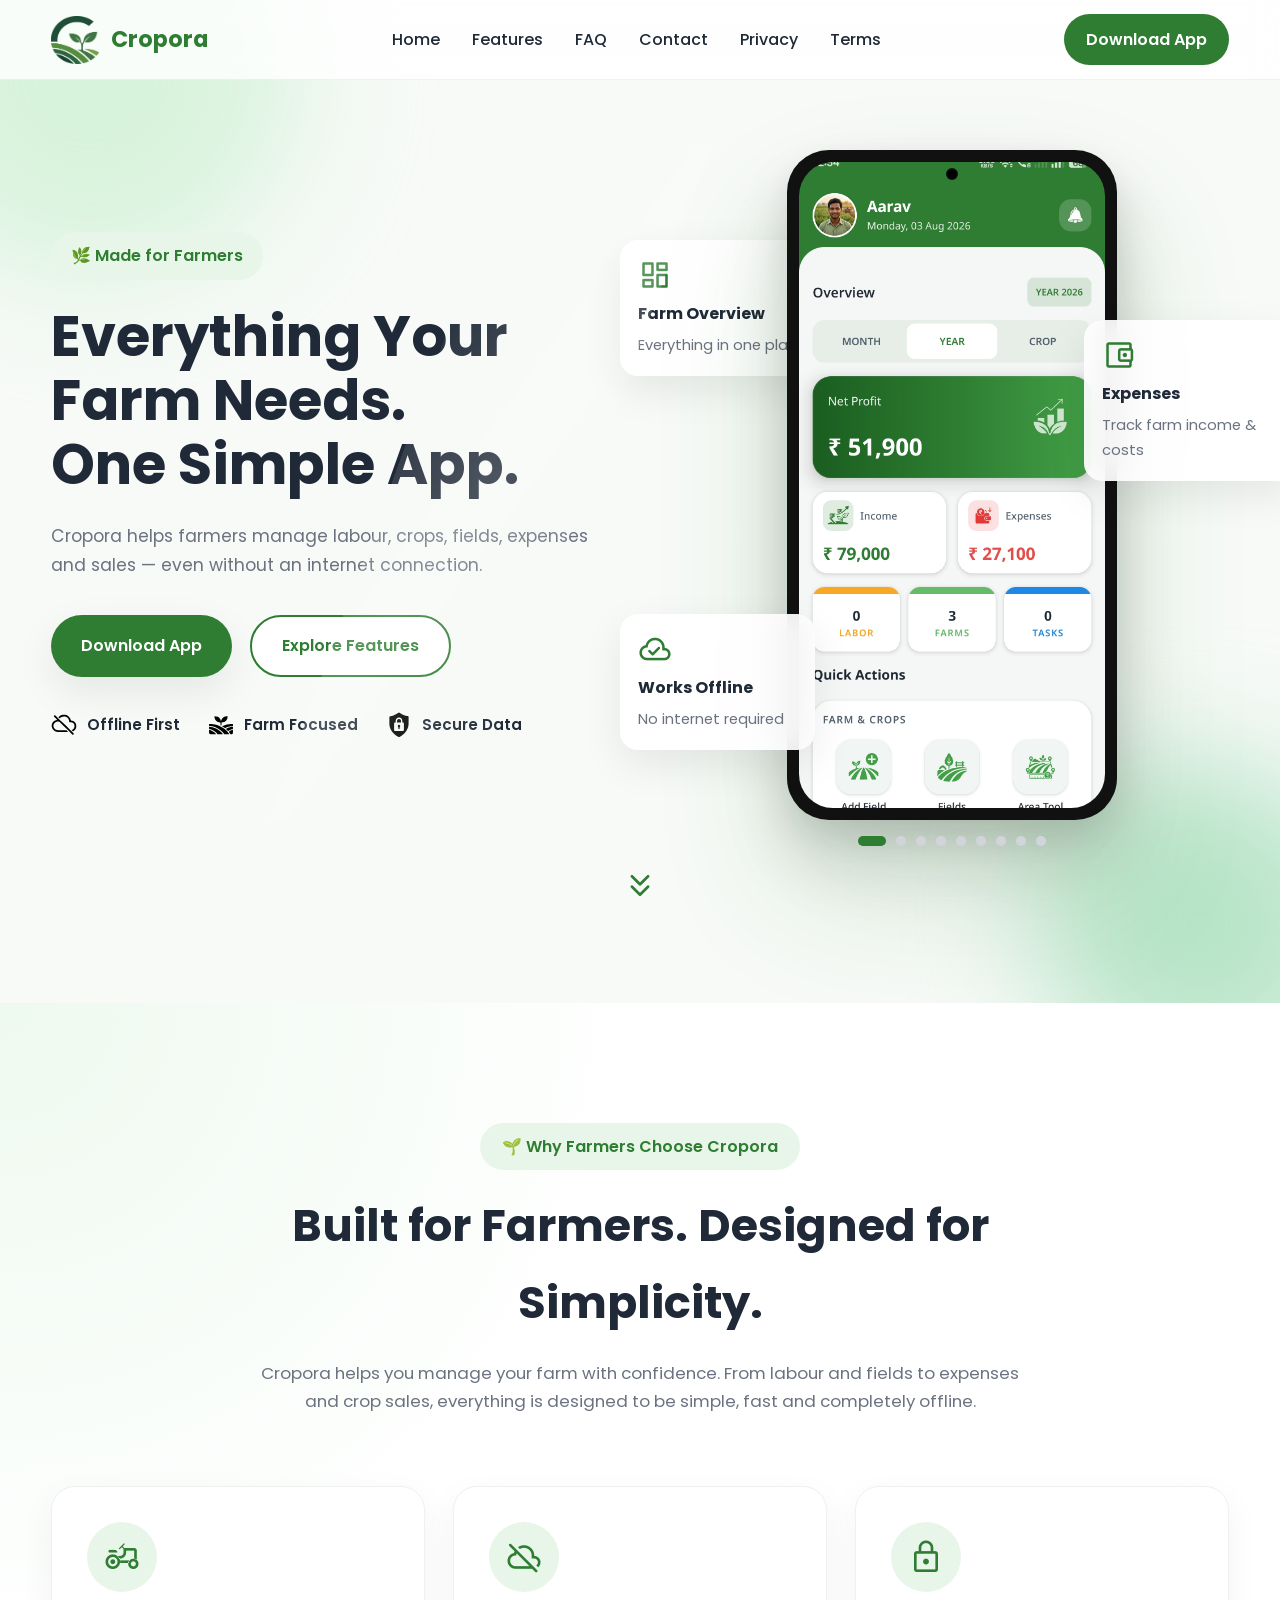
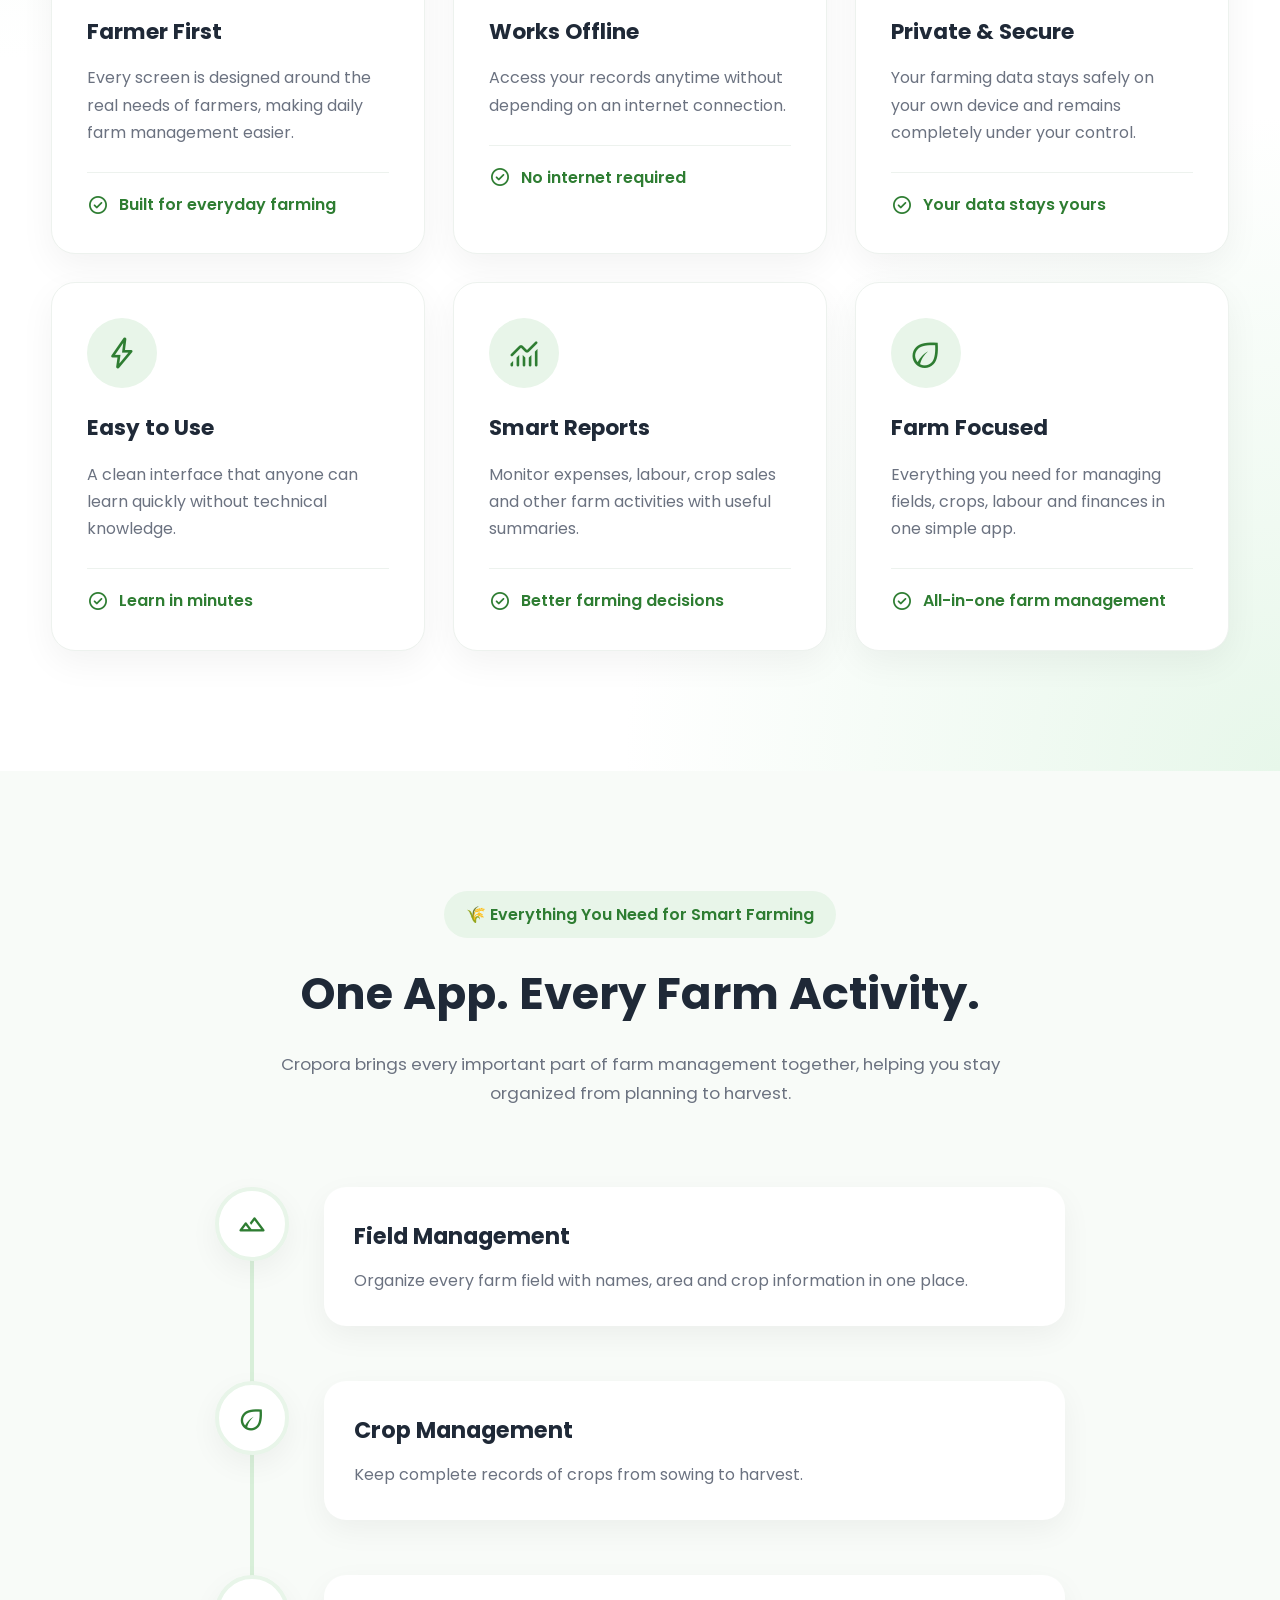
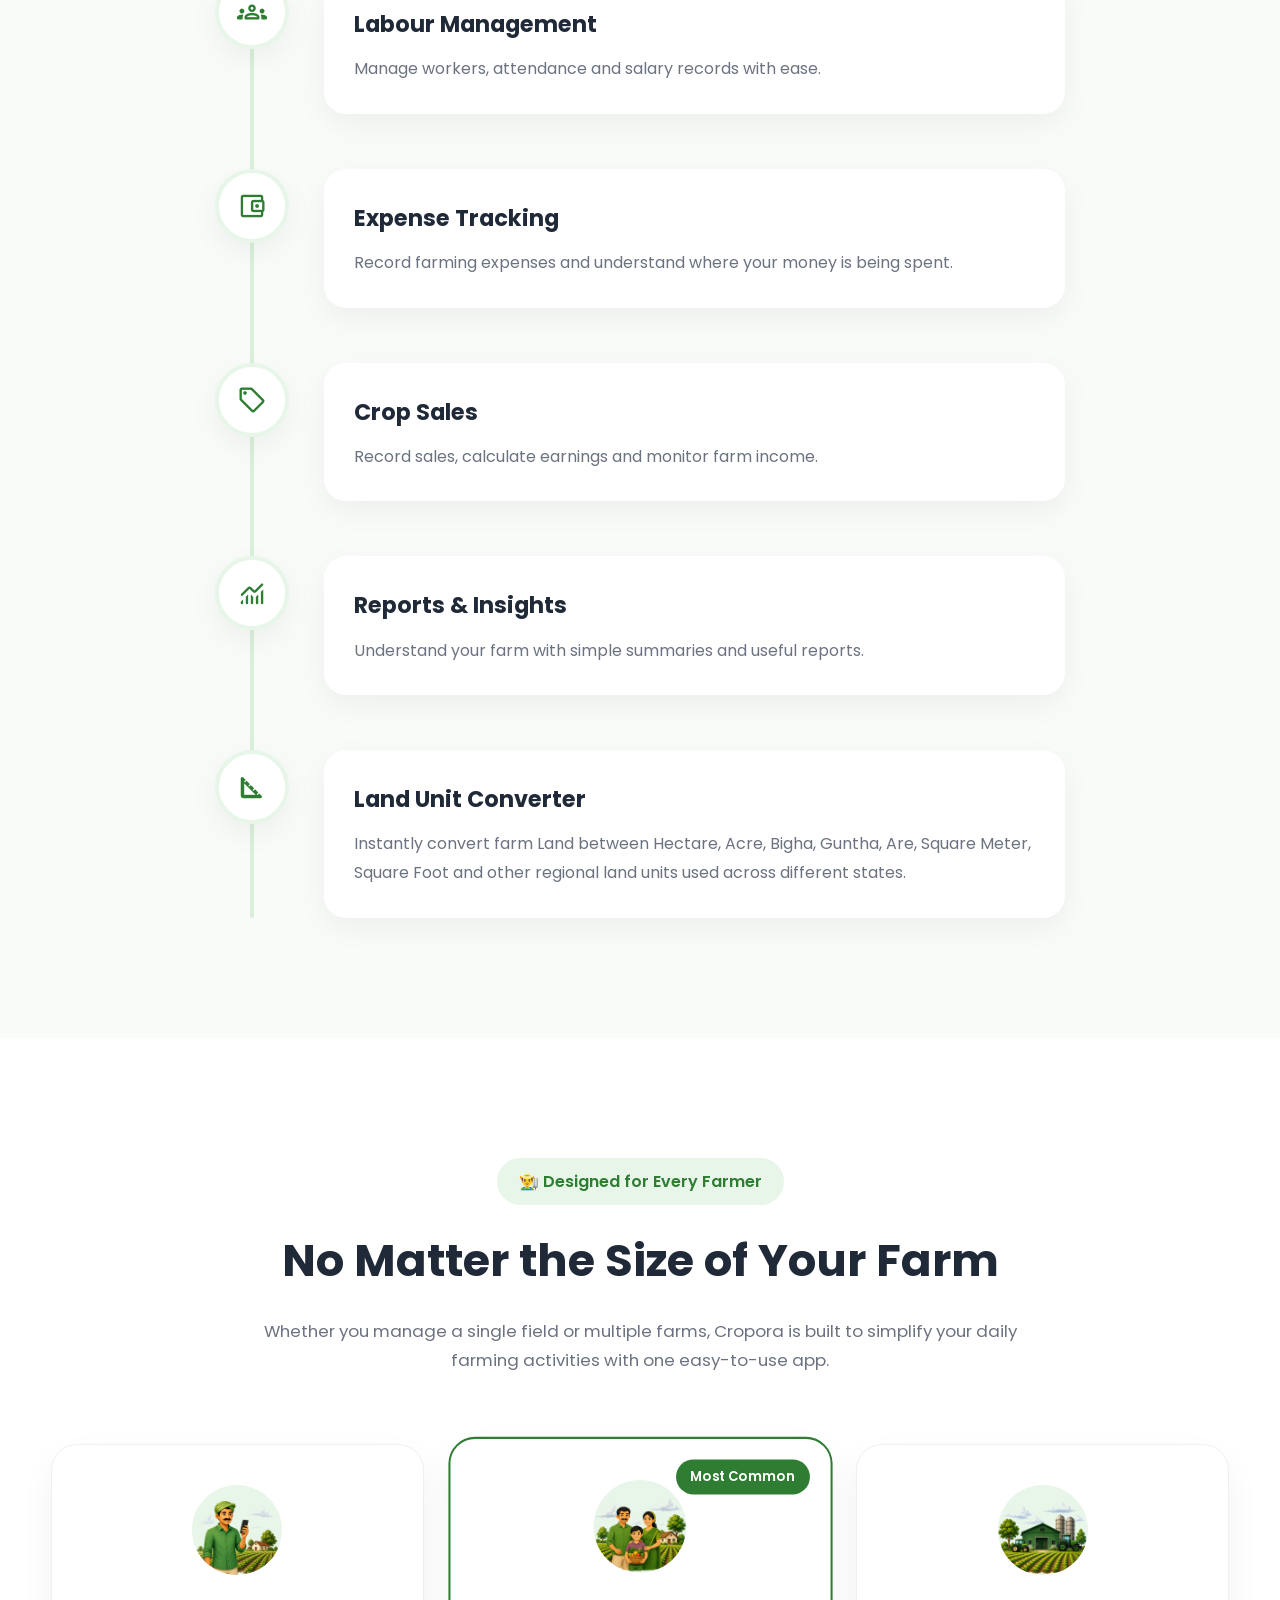
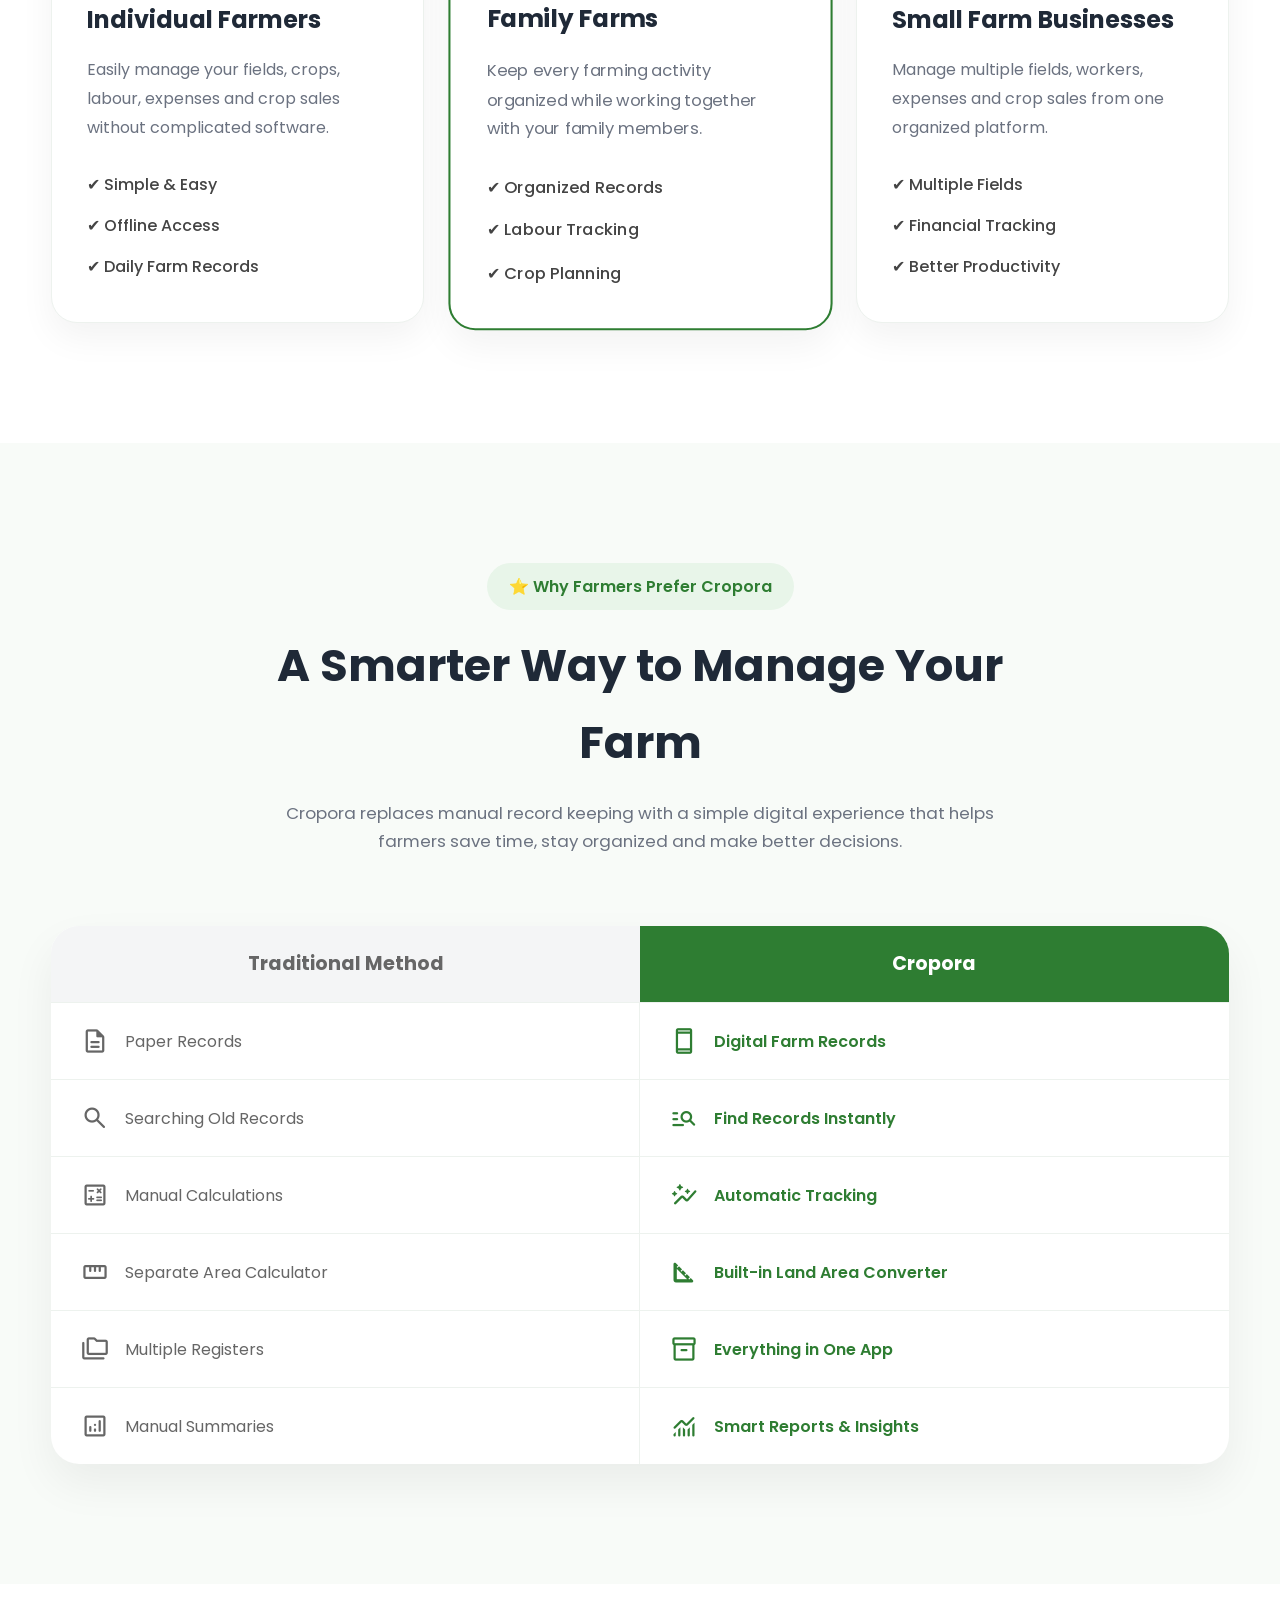
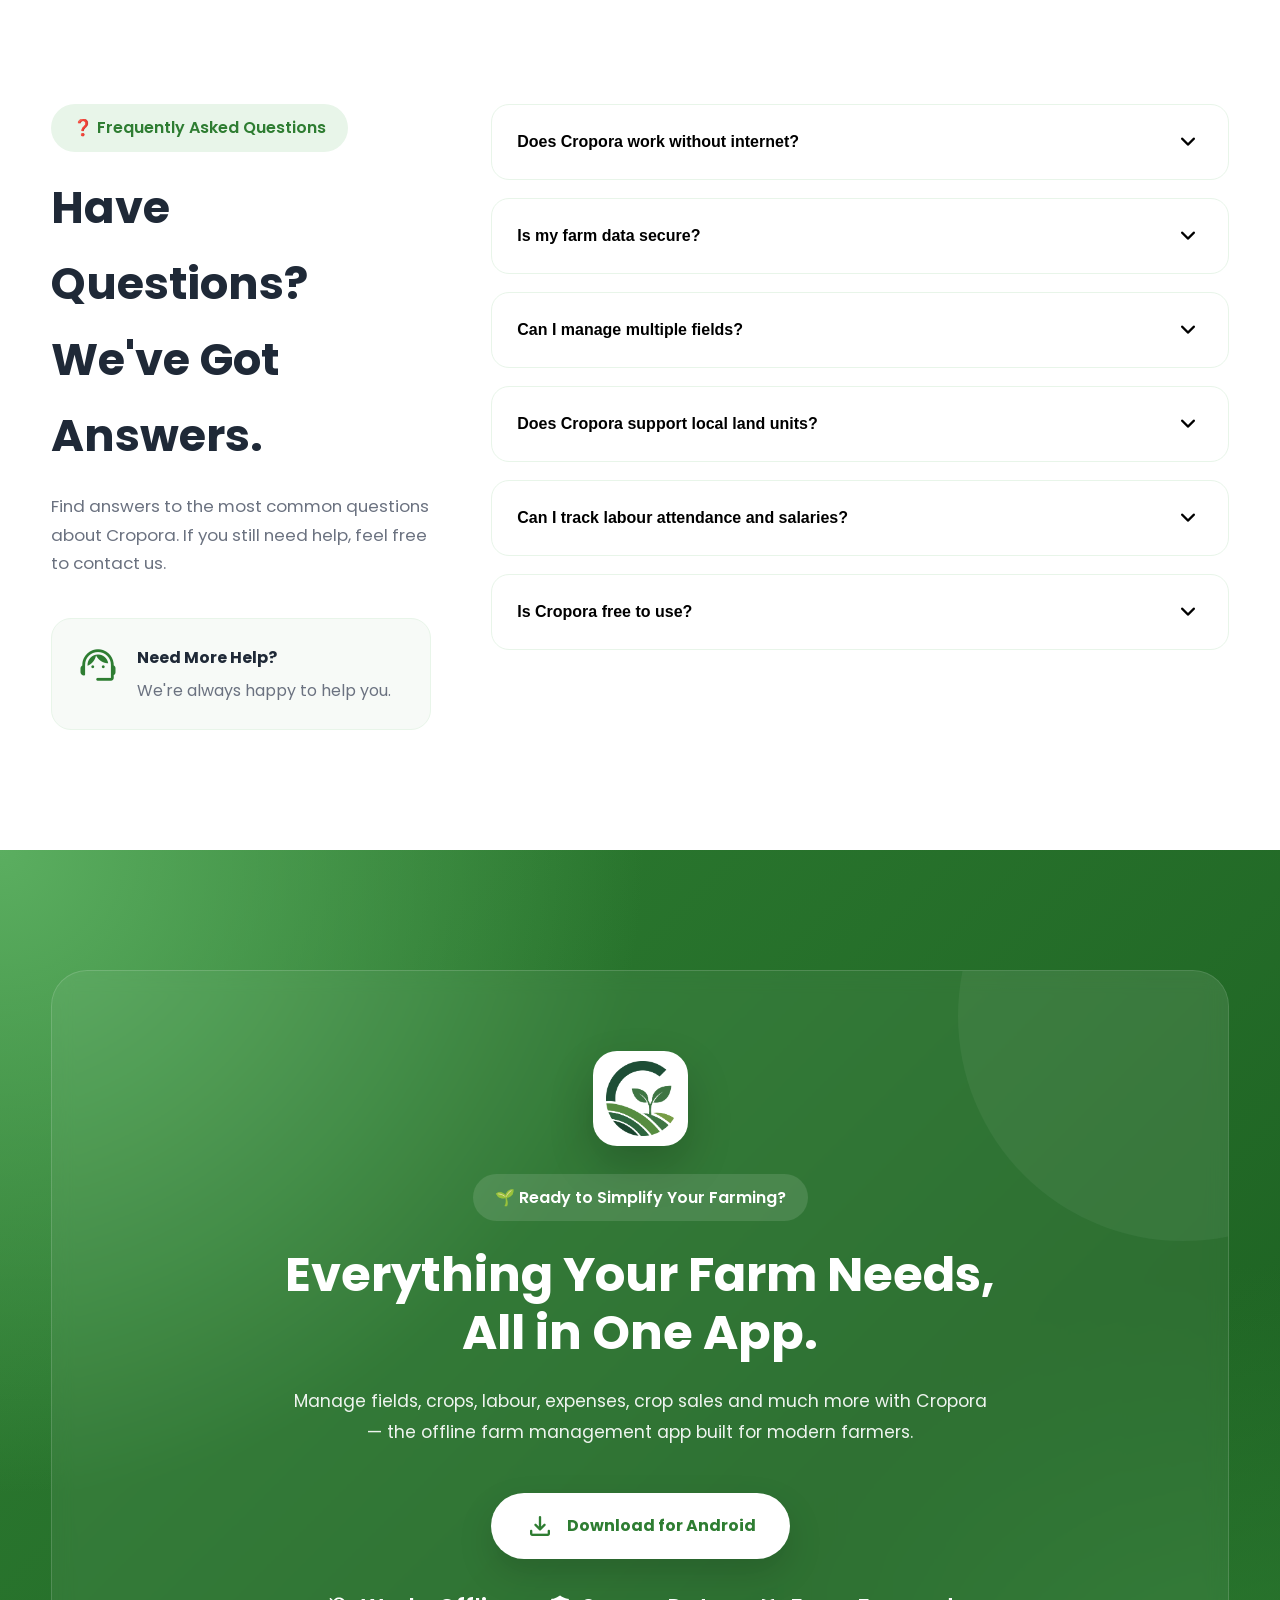
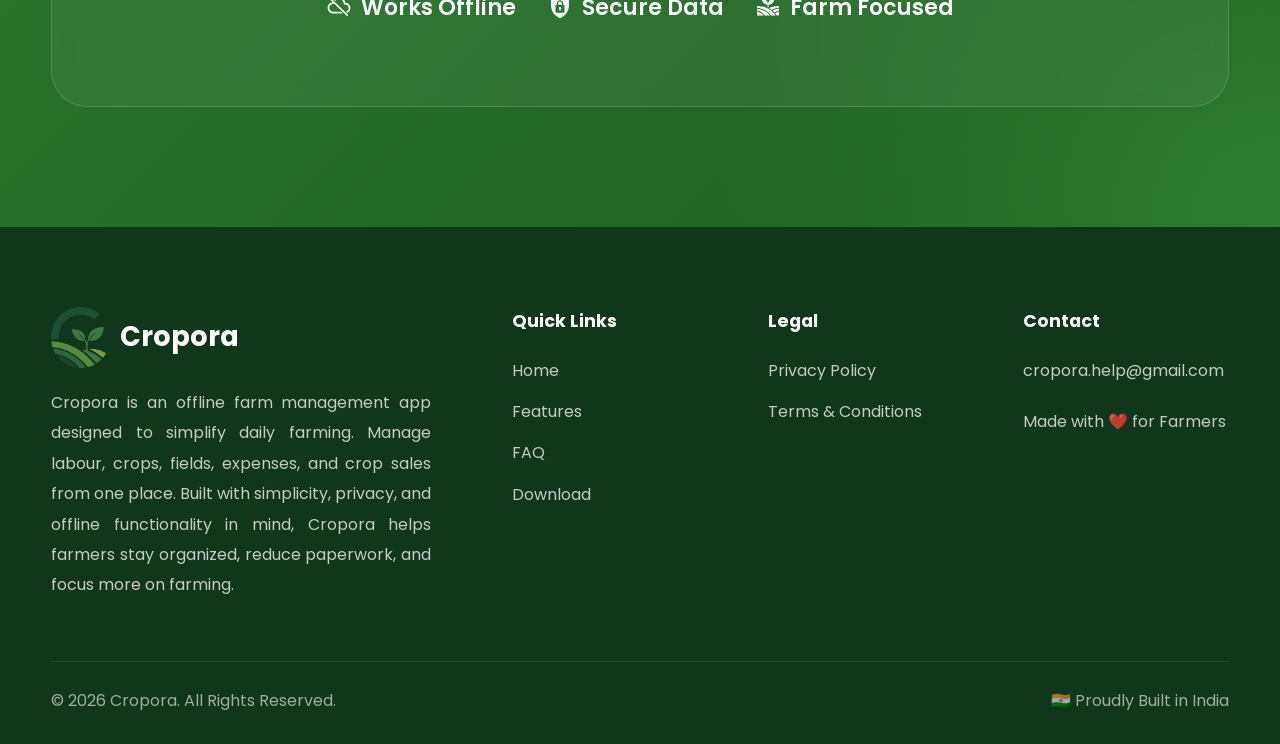
==== commit 7fcf8166: "Update index.html" ====
--- a/index.html
+++ b/index.html
@@ -7,6 +7,8 @@
     <meta name="viewport"
           content="width=device-width, initial-scale=1.0">
 
+    <meta name="google-site-verification" content="oa-z-cR9j8tXCe5ai8c4TQhn7XUB9cwyIvXgMvagQFk" />
+
     <meta http-equiv="X-UA-Compatible"
           content="IE=edge">
 
@@ -41,10 +43,10 @@
     <!-- Update these after publishing -->
 
     <meta property="og:url"
-          content="https://YOUR_USERNAME.github.io/cropora/">
+          content="https://cropora.github.io/">
 
     <meta property="og:image"
-          content="https://YOUR_USERNAME.github.io/cropora/assets/images/social-preview.png">
+          content="https://cropora.github.io/assets/images/social-preview.png">
 
     <meta property="og:site_name"
           content="Cropora">
@@ -61,12 +63,12 @@
           content="Offline farm management app designed for modern farmers.">
 
     <meta name="twitter:image"
-          content="https://YOUR_USERNAME.github.io/cropora/assets/images/social-preview.png">
+          content="https://cropora.github.io/assets/images/social-preview.png">
 
     <!-- Canonical (Update after publishing) -->
 
     <link rel="canonical"
-          href="https://YOUR_USERNAME.github.io/cropora/">
+          href="https://cropora.github.io/">
 
     <!-- Favicon -->
 
@@ -1484,4 +1486,4 @@
 <script src="assets/js/main.js"></script>
 
 </body>
-</html>+</html>
--- a/assets/css/style.css
+++ b/assets/css/style.css
@@ -447,36 +447,95 @@
   .card-left{left:20px}
   .card-right{right:20px}
 }
+
 @media(max-width:768px){
-  .download-btn{display:none}
-  .menu-btn{display:block}
-  .navbar{
-    position:absolute;
-    top:80px;left:0;
-    width:100%;
-    background:#fff;
-    display:none;
-    flex-direction:column;
-    gap:22px;
-    padding:28px;
-    box-shadow:var(--shadow);
-  }
-  .navbar.active{display:flex}
-  .hero h1{font-size:2.5rem}
-  .phone{width:260px}
-  .floating-card{
-    position:static;
-    width:100%;
-    margin:15px auto;
-    transform:none !important;
-  }
-  .hero-right{
-    min-height:auto;
-    display:flex;
-    flex-direction:column;
-    gap:18px;
-  }
-}
+
+    .download-btn{
+        display:none;
+    }
+
+    .menu-btn{
+        display:block;
+    }
+
+    .navbar{
+        position:absolute;
+        top:80px;
+        left:0;
+        width:100%;
+        background:#fff;
+        display:none;
+        flex-direction:column;
+        gap:22px;
+        padding:28px;
+        box-shadow:var(--shadow);
+    }
+
+    .navbar.active{
+        display:flex;
+    }
+
+    .hero{
+        padding-top:120px;
+    }
+
+    .hero-grid{
+        display:flex;
+        flex-direction:column;
+        gap:45px;
+    }
+
+    .hero-left{
+        text-align:center;
+        padding:0 10px;
+    }
+
+    .hero h1{
+        font-size:2rem;
+        line-height:1.25;
+    }
+
+    .hero p{
+        max-width:100%;
+        font-size:1rem;
+    }
+
+    .hero-buttons{
+        flex-direction:column;
+        gap:15px;
+    }
+
+    .btn{
+        width:100%;
+    }
+
+    .hero-right{
+        min-height:auto;
+        display:flex;
+        justify-content:center;
+        align-items:center;
+        width:100%;
+        overflow:hidden;
+    }
+
+    .phone{
+        width:240px;
+        height:490px;
+    }
+
+    .floating-card{
+        display:none;
+    }
+
+    .hero-highlights{
+        justify-content:center;
+        flex-wrap:wrap;
+        gap:18px;
+    }
+
+}
+
+
 @media(max-width:480px){
   .hero{padding-top:120px}
   .hero h1{font-size:2rem}
@@ -2485,4 +2544,4 @@
 
     }
 
-}+}
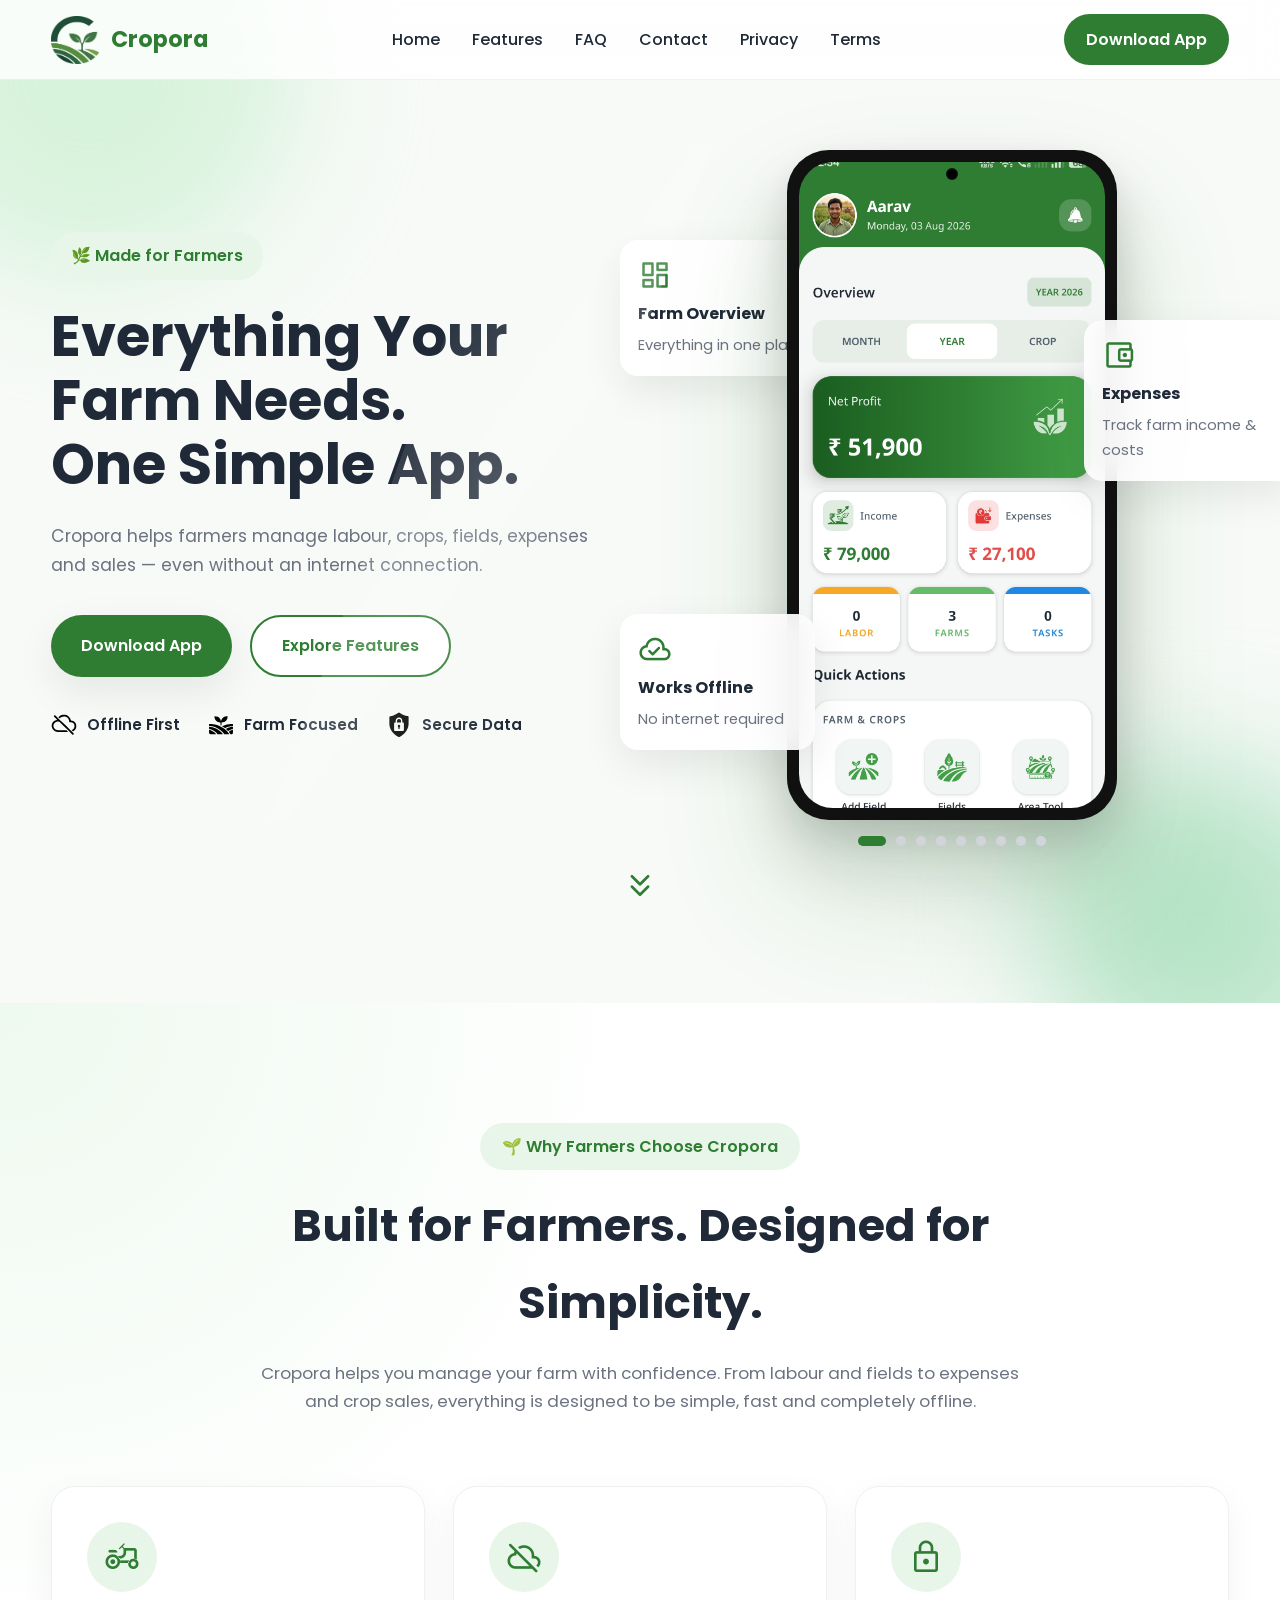
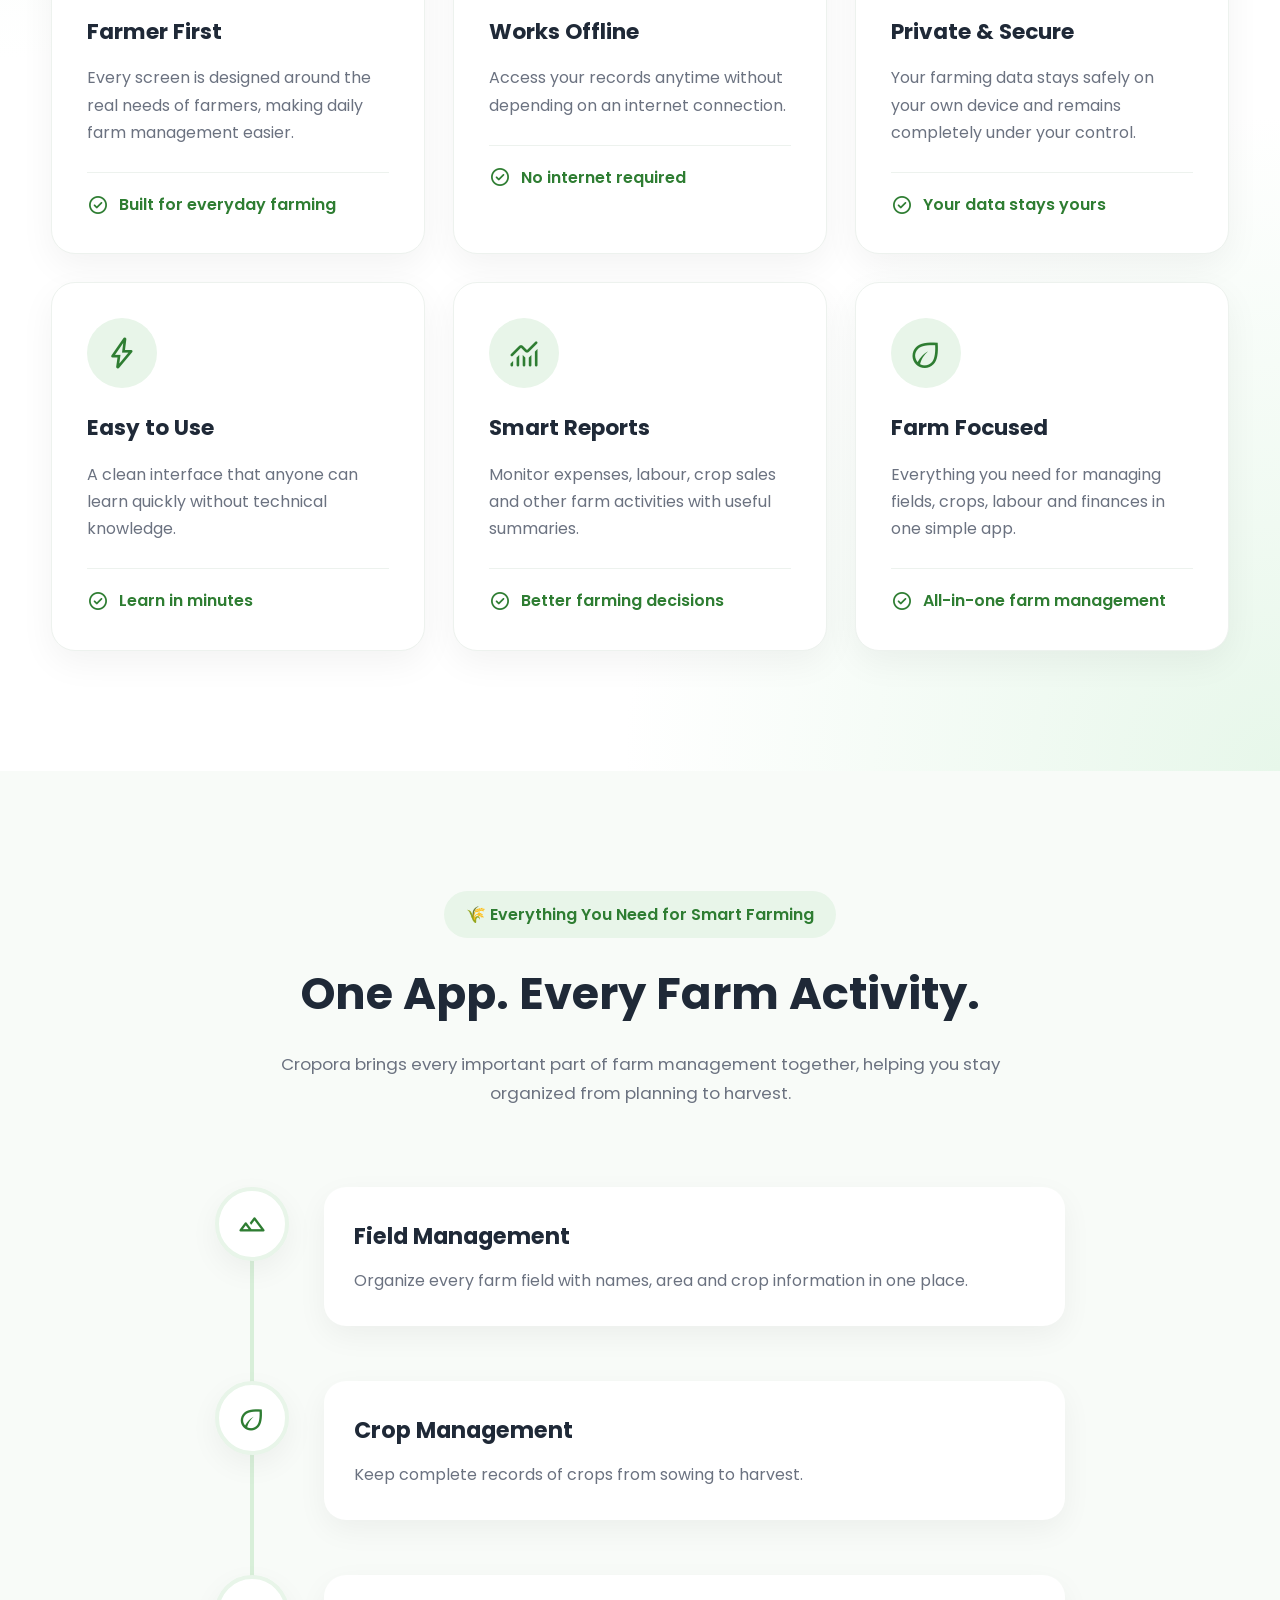
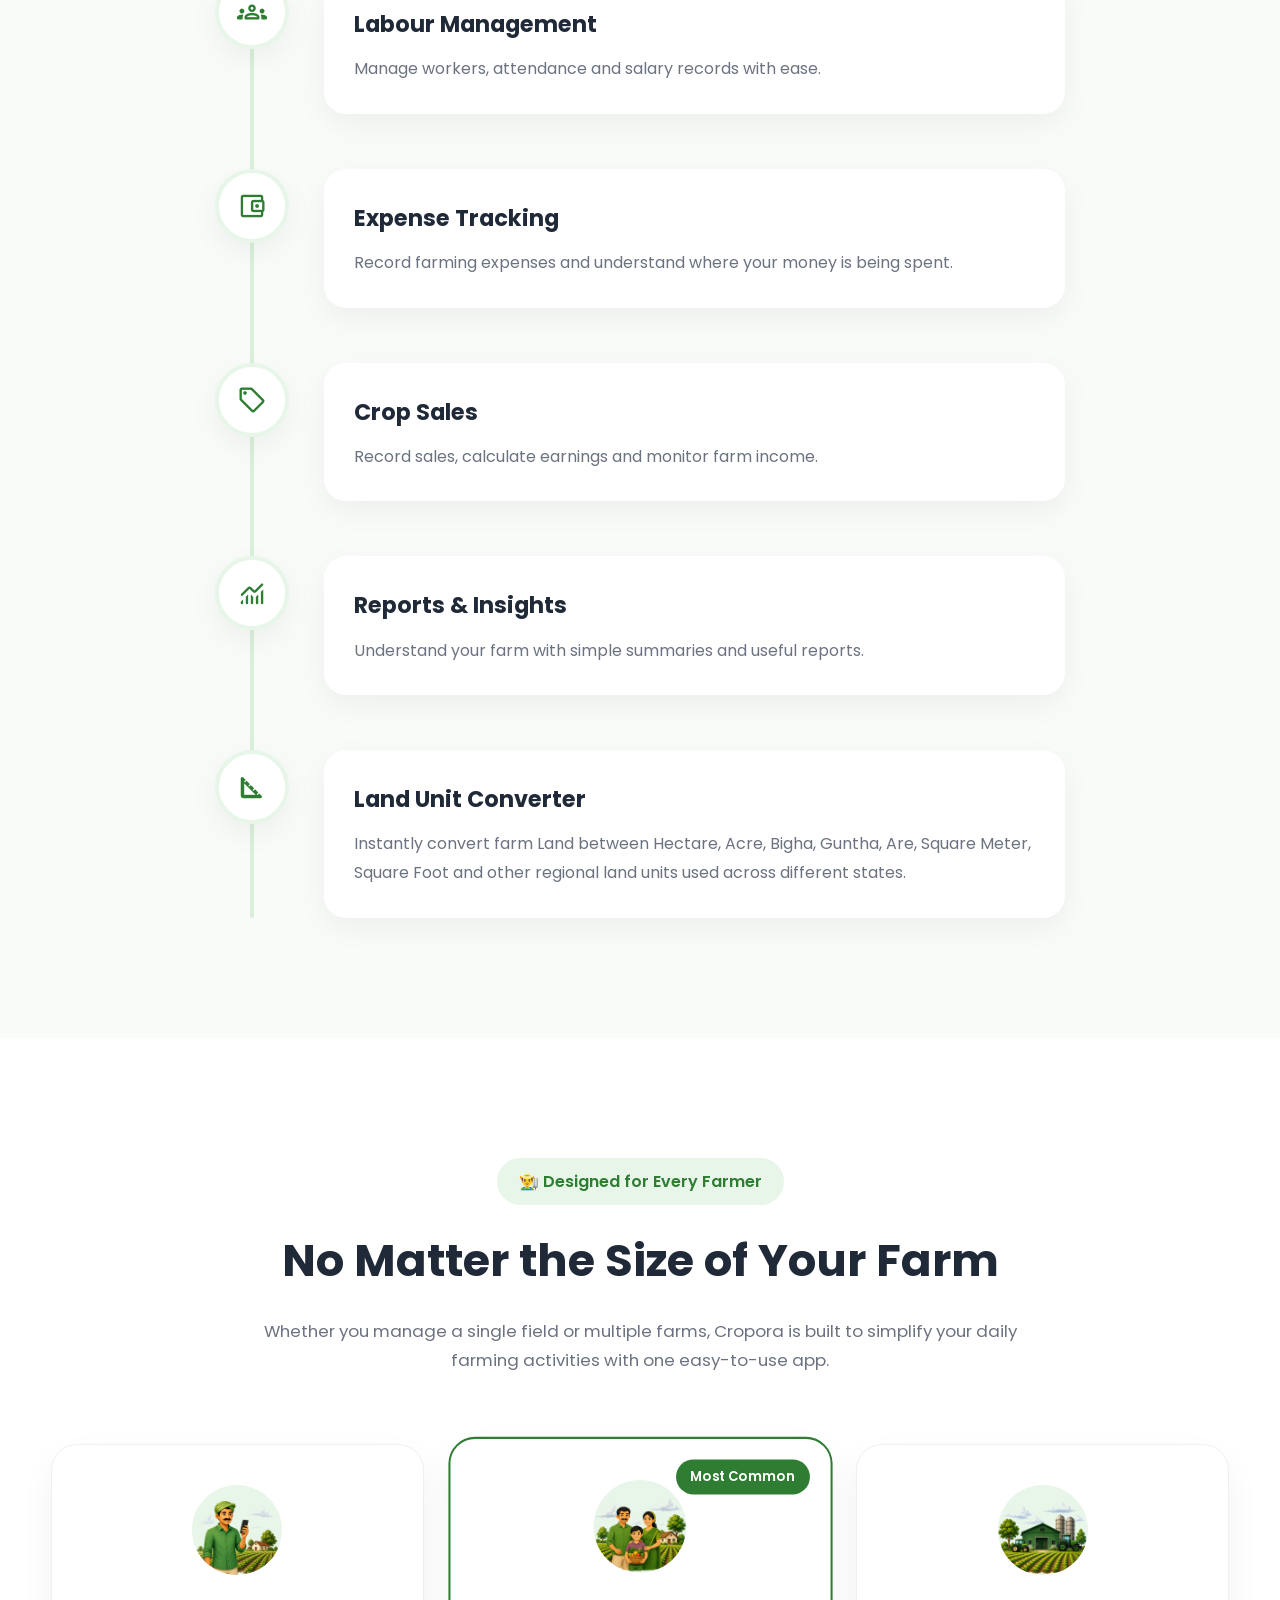
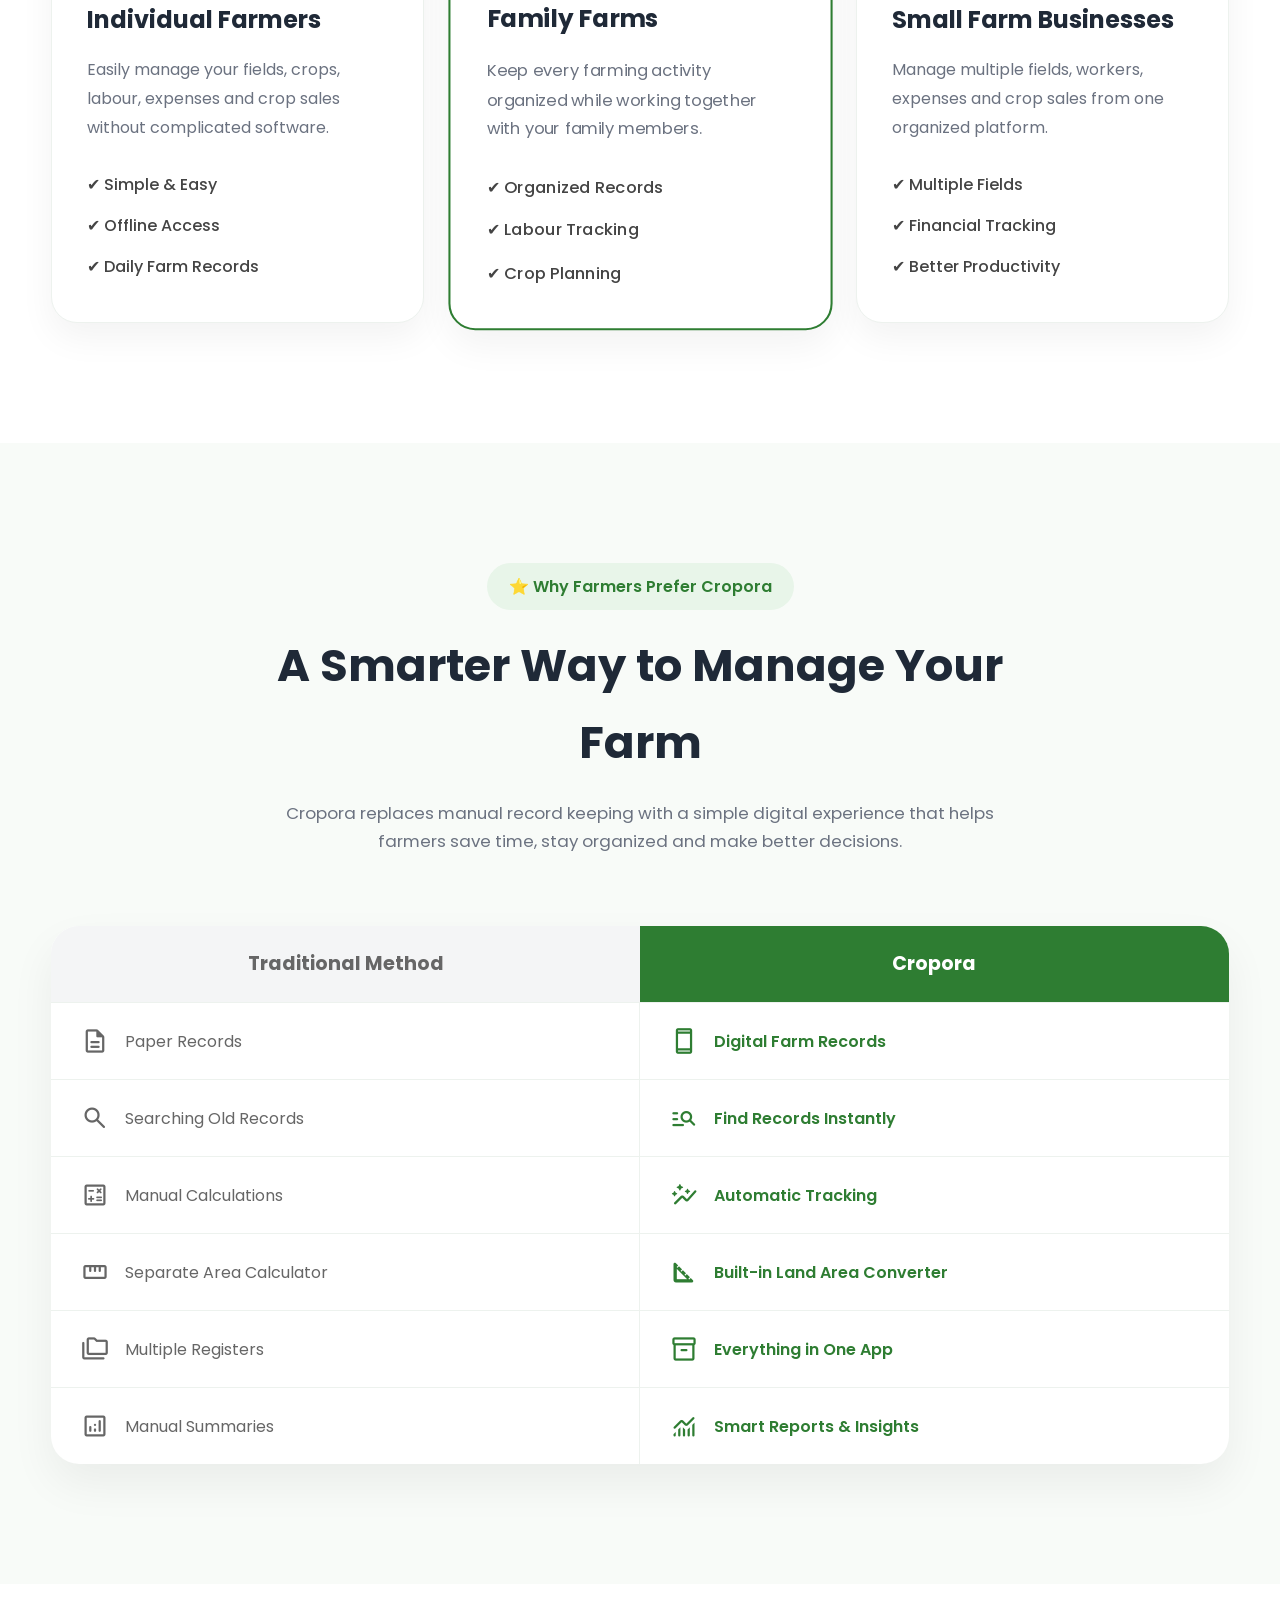
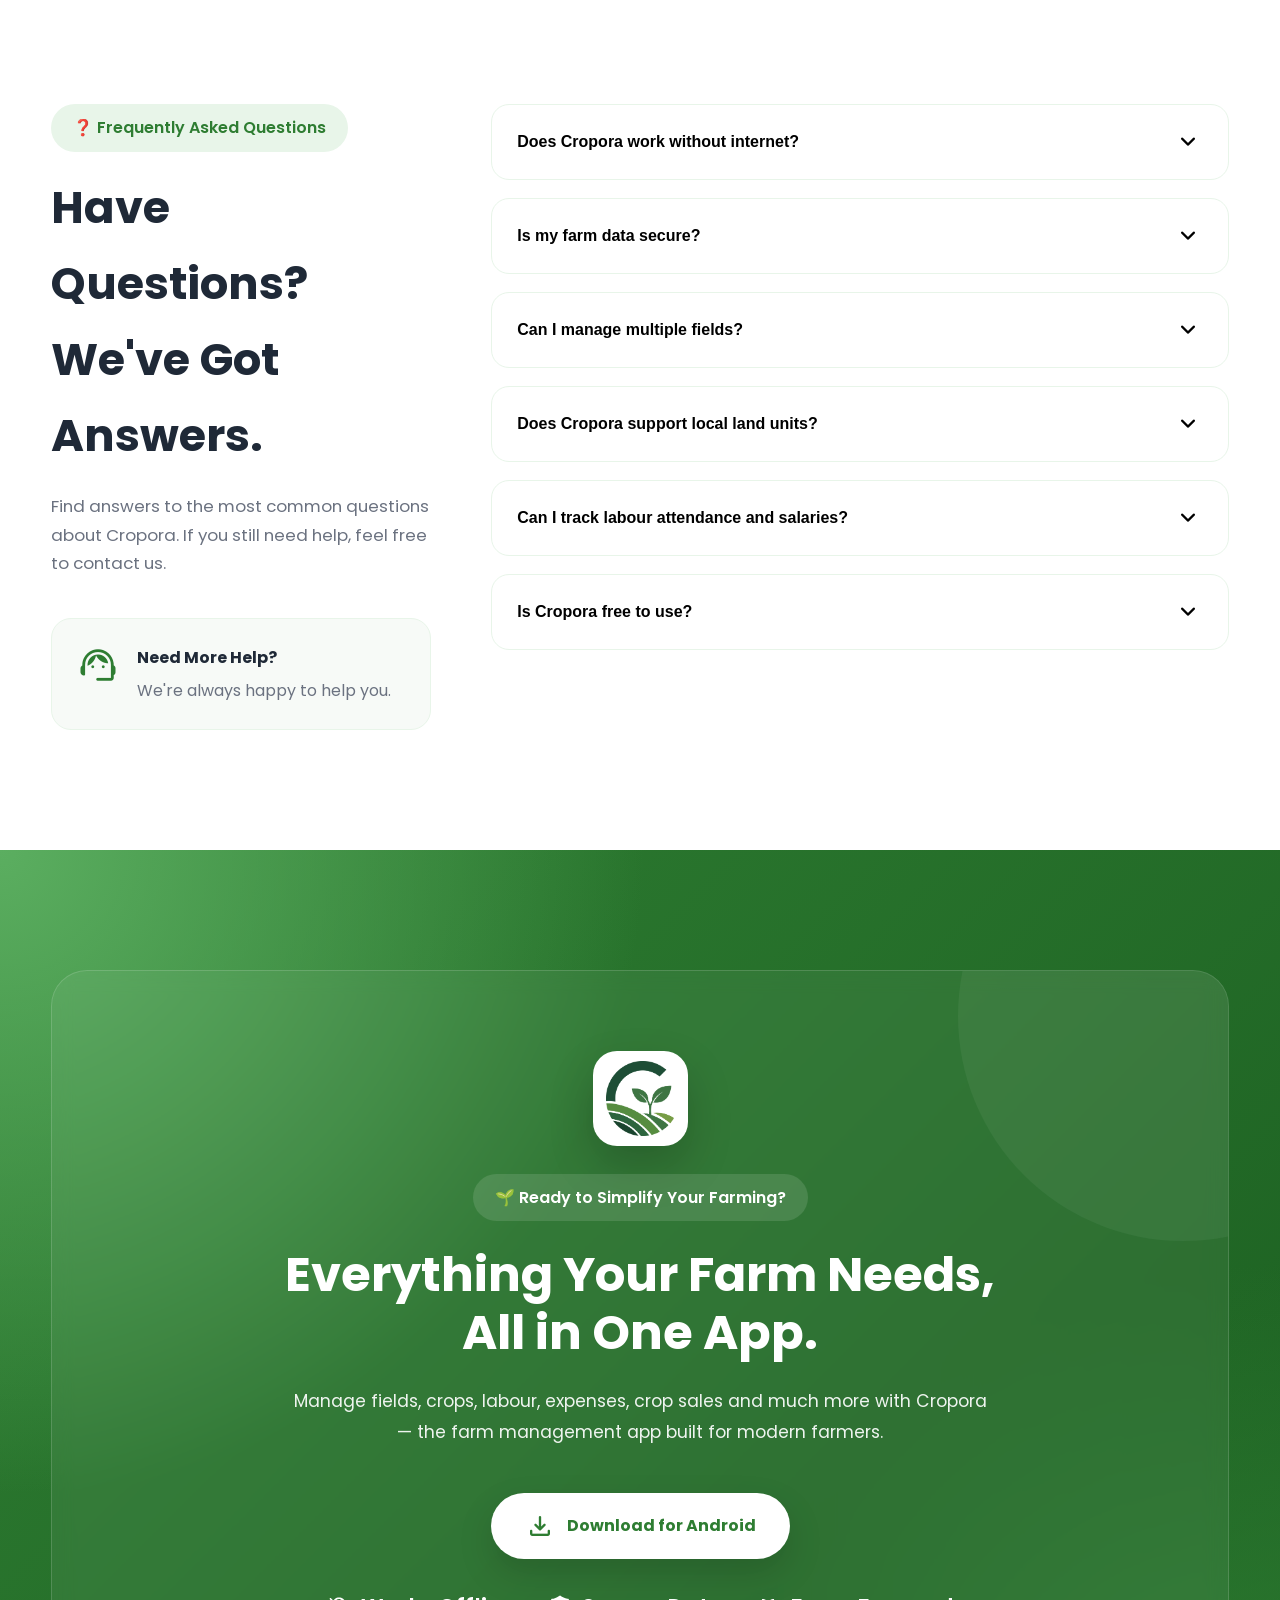
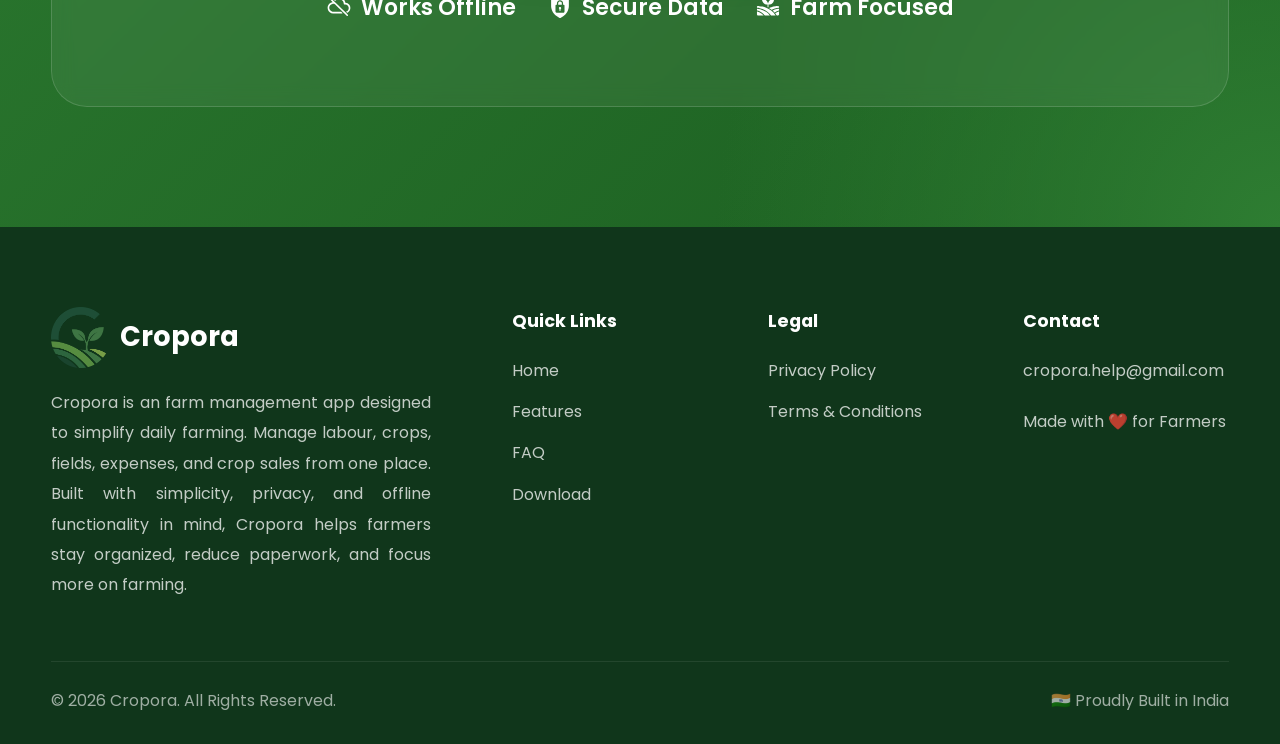
==== commit 8a3c5f62: "Update index.html" ====
--- a/index.html
+++ b/index.html
@@ -12,10 +12,10 @@
     <meta http-equiv="X-UA-Compatible"
           content="IE=edge">
 
-    <title>Cropora – Offline Farm Management App for Farmers</title>
+    <title>Cropora – Farm Management App for Farmers</title>
 
     <meta name="description"
-          content="Cropora is an offline farm management app that helps farmers manage labour, crops, fields, expenses, crop sales, attendance, salaries, and farm records—all from one simple Android app.">
+          content="Cropora is an farm management app that helps farmers manage labour, crops, fields, expenses, crop sales, attendance, salaries, and farm records—all from one simple Android app.">
 
     <meta name="keywords"
           content="Cropora, farm management app, farmer app, offline farming app, agriculture app, labour management, crop management, field management, crop expenses, crop sales, attendance, salary management">
@@ -35,7 +35,7 @@
           content="website">
 
     <meta property="og:title"
-          content="Cropora – Offline Farm Management App">
+          content="Cropora – Farm Management App">
 
     <meta property="og:description"
           content="Manage labour, crops, fields, expenses and crop sales—all offline. Designed especially for farmers.">
@@ -57,10 +57,10 @@
           content="summary_large_image">
 
     <meta name="twitter:title"
-          content="Cropora – Offline Farm Management App">
+          content="Cropora – Farm Management App">
 
     <meta name="twitter:description"
-          content="Offline farm management app designed for modern farmers.">
+          content="farm management app designed for modern farmers.">
 
     <meta name="twitter:image"
           content="https://cropora.github.io/assets/images/social-preview.png">
@@ -1318,7 +1318,7 @@
             <p>
 
                 Manage fields, crops, labour, expenses, crop sales and much
-                more with Cropora — the offline farm management app built for
+                more with Cropora — the farm management app built for
                 modern farmers.
 
             </p>
@@ -1397,7 +1397,7 @@
 
             <p class="footer-about">
 
-                Cropora is an offline farm management app designed to simplify daily farming. Manage labour, crops, fields, expenses, and crop sales from one place. Built with simplicity, privacy, and offline functionality in mind, Cropora helps farmers stay organized, reduce paperwork, and focus more on farming.
+                Cropora is an farm management app designed to simplify daily farming. Manage labour, crops, fields, expenses, and crop sales from one place. Built with simplicity, privacy, and offline functionality in mind, Cropora helps farmers stay organized, reduce paperwork, and focus more on farming.
 
             </p>
 
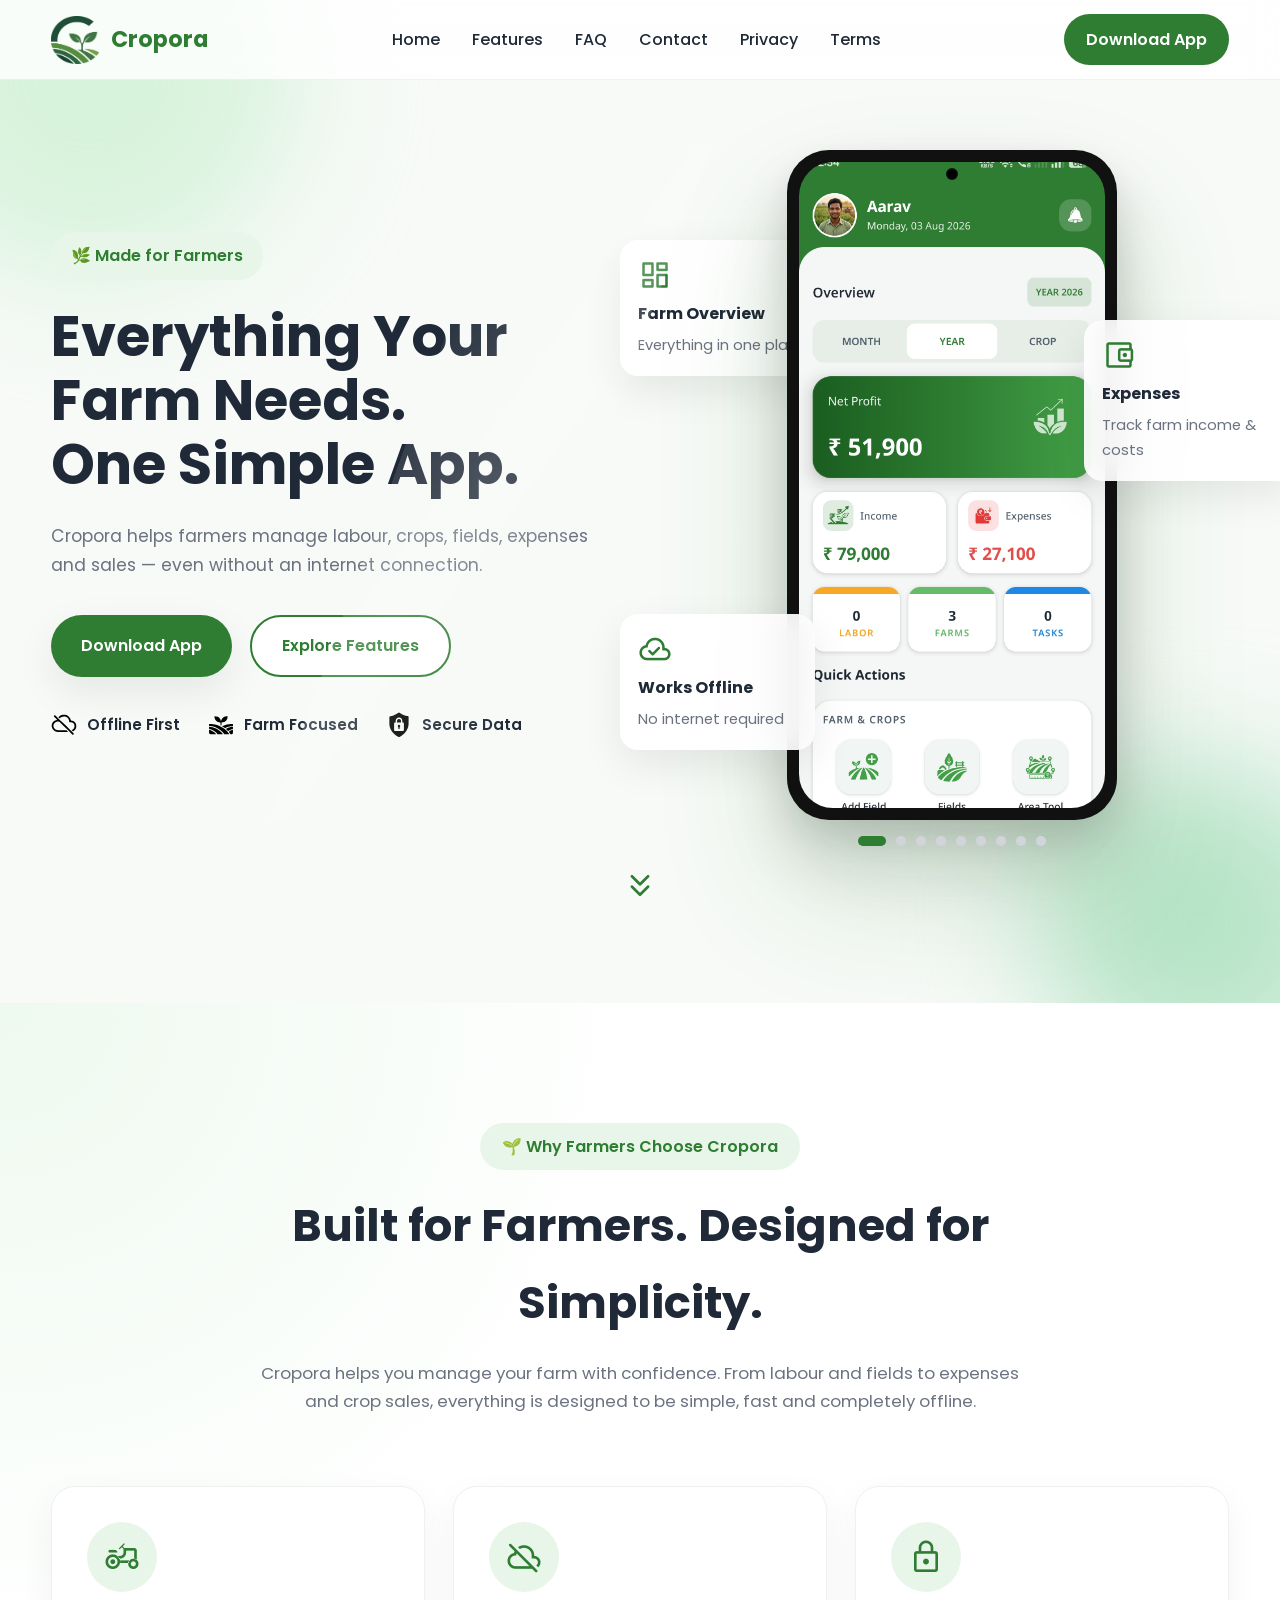
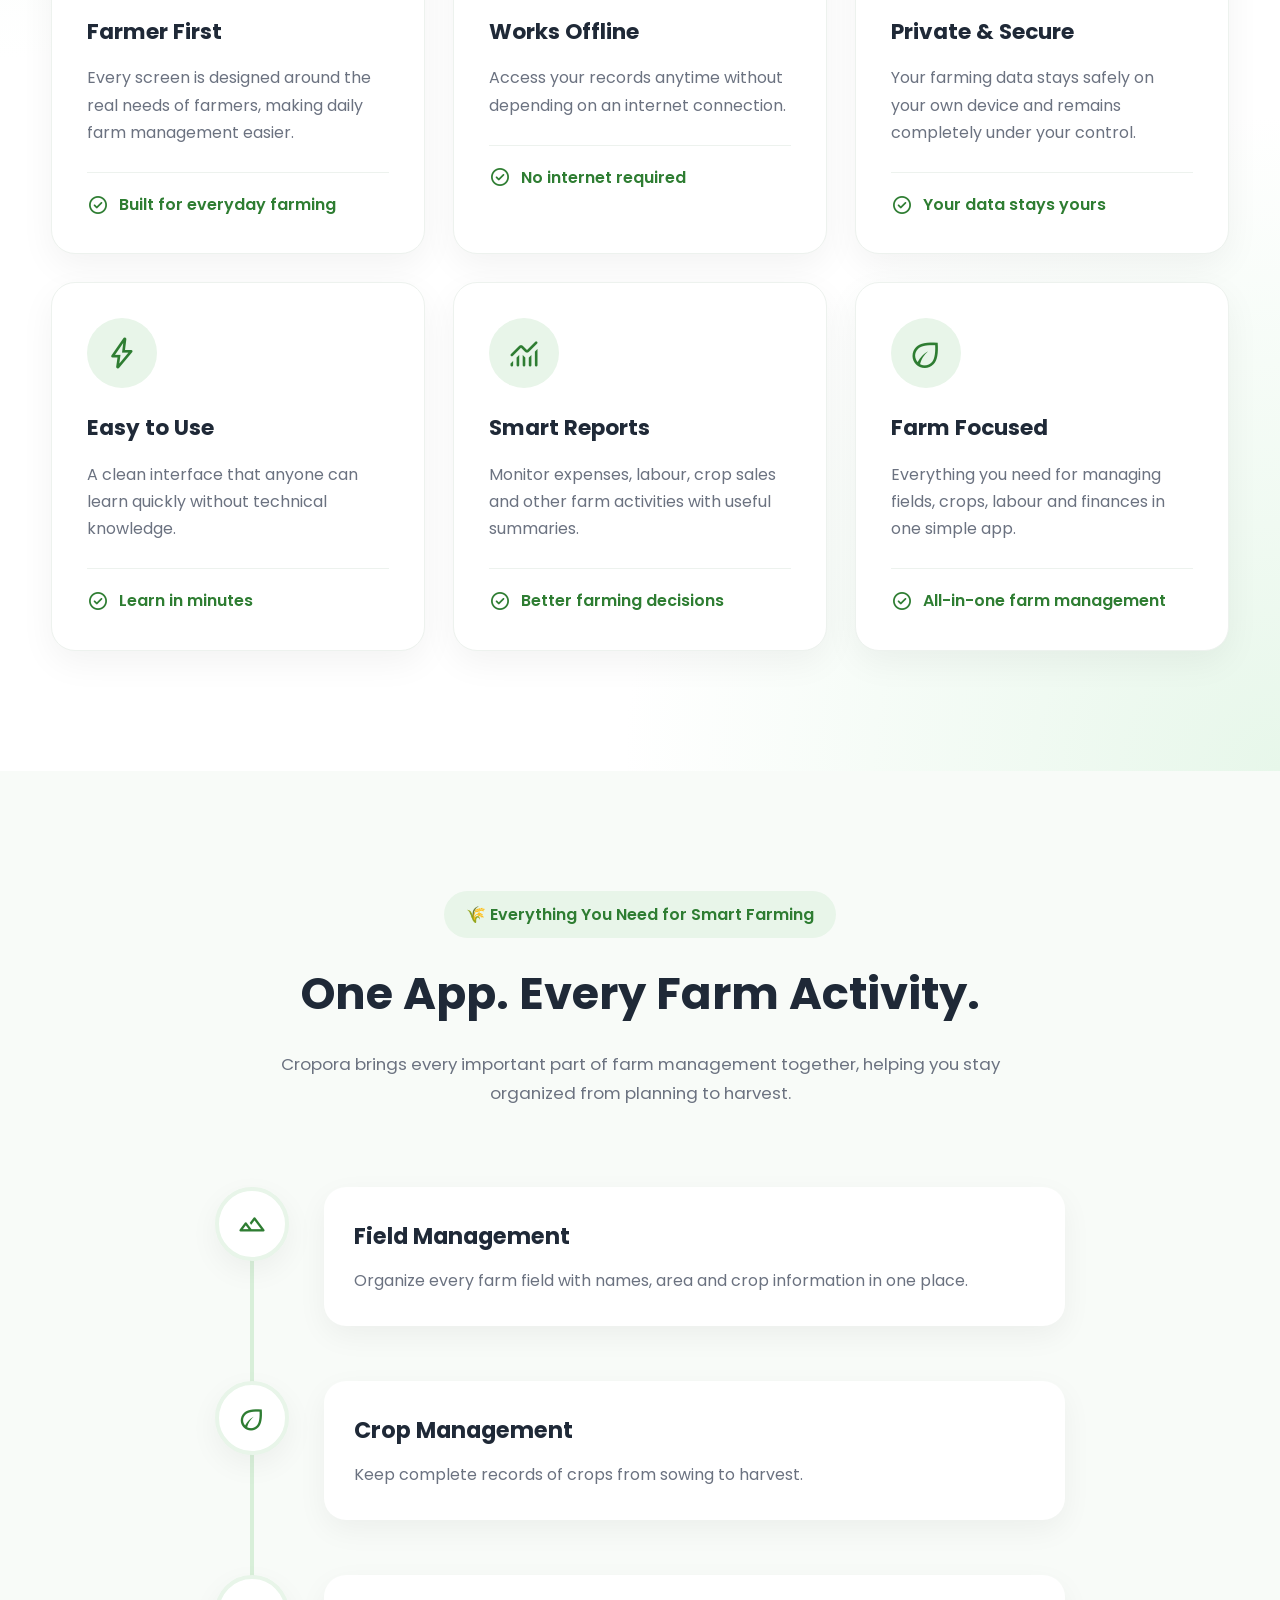
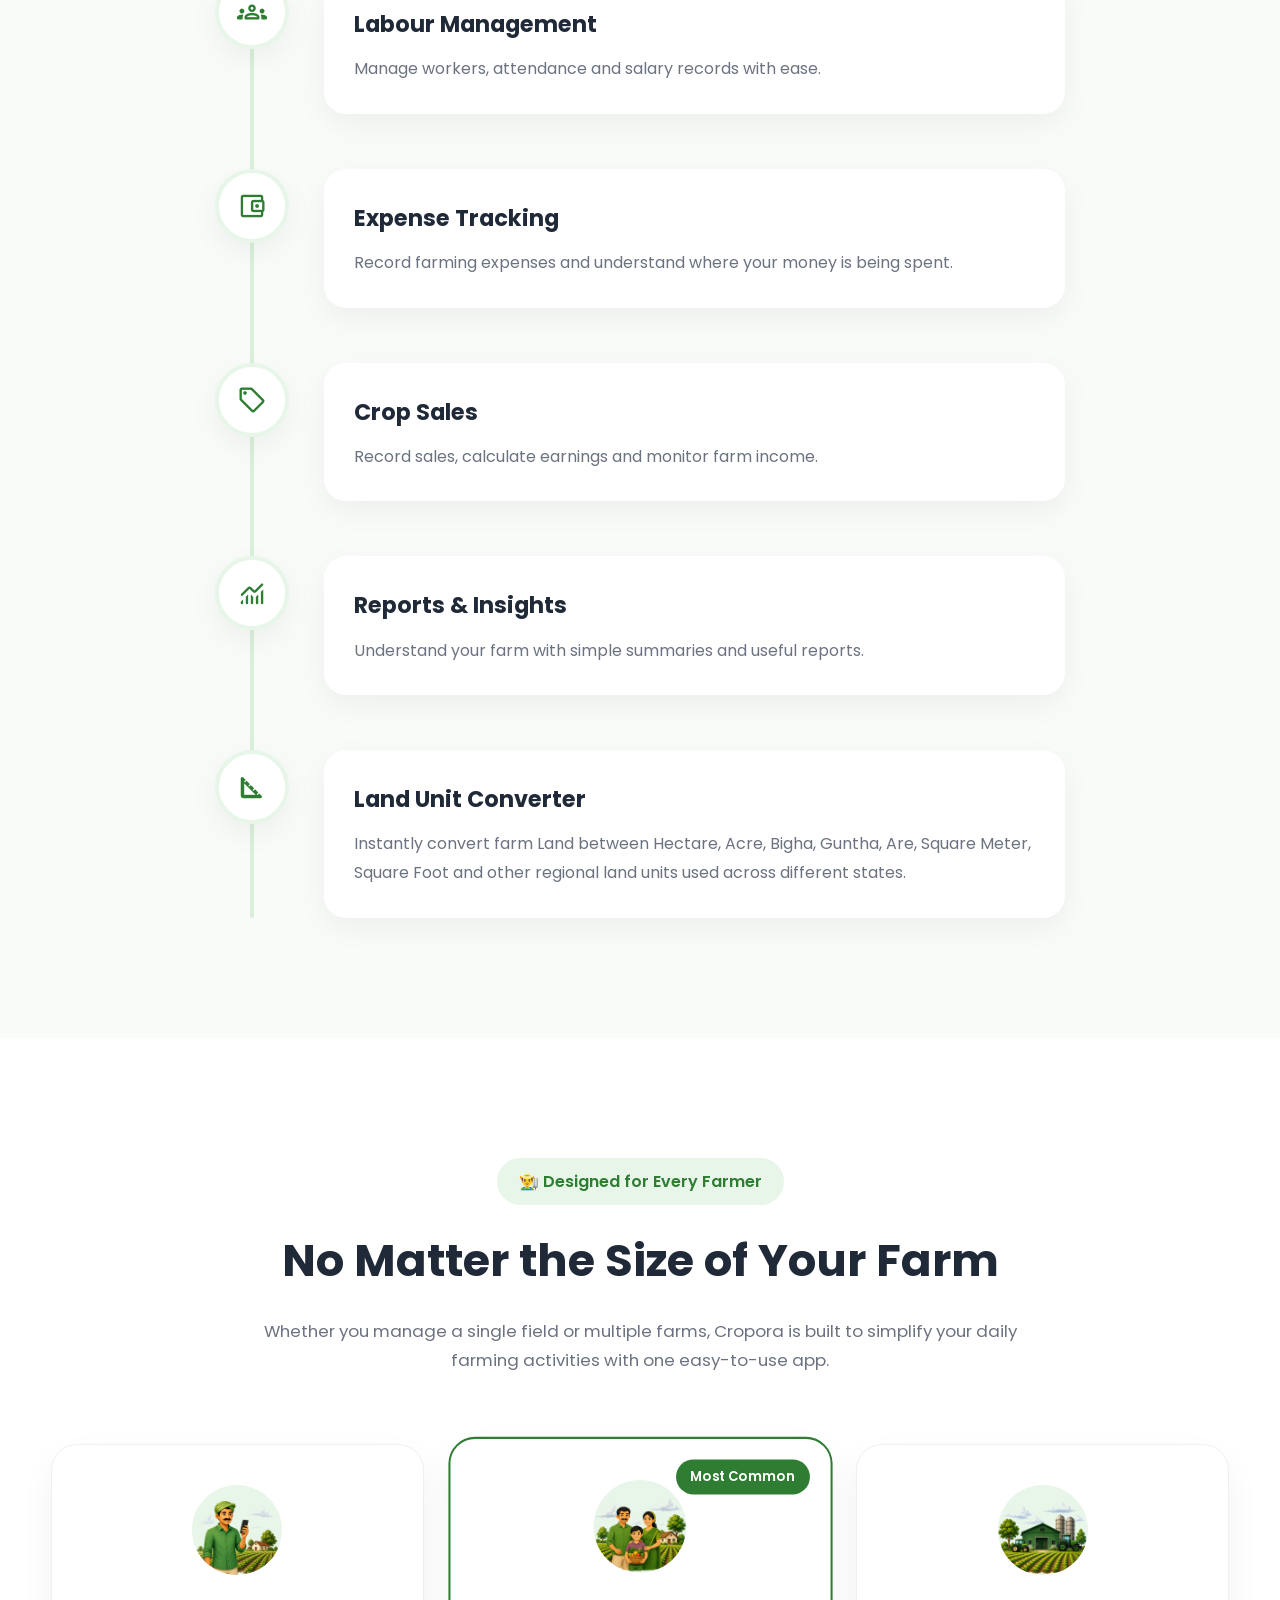
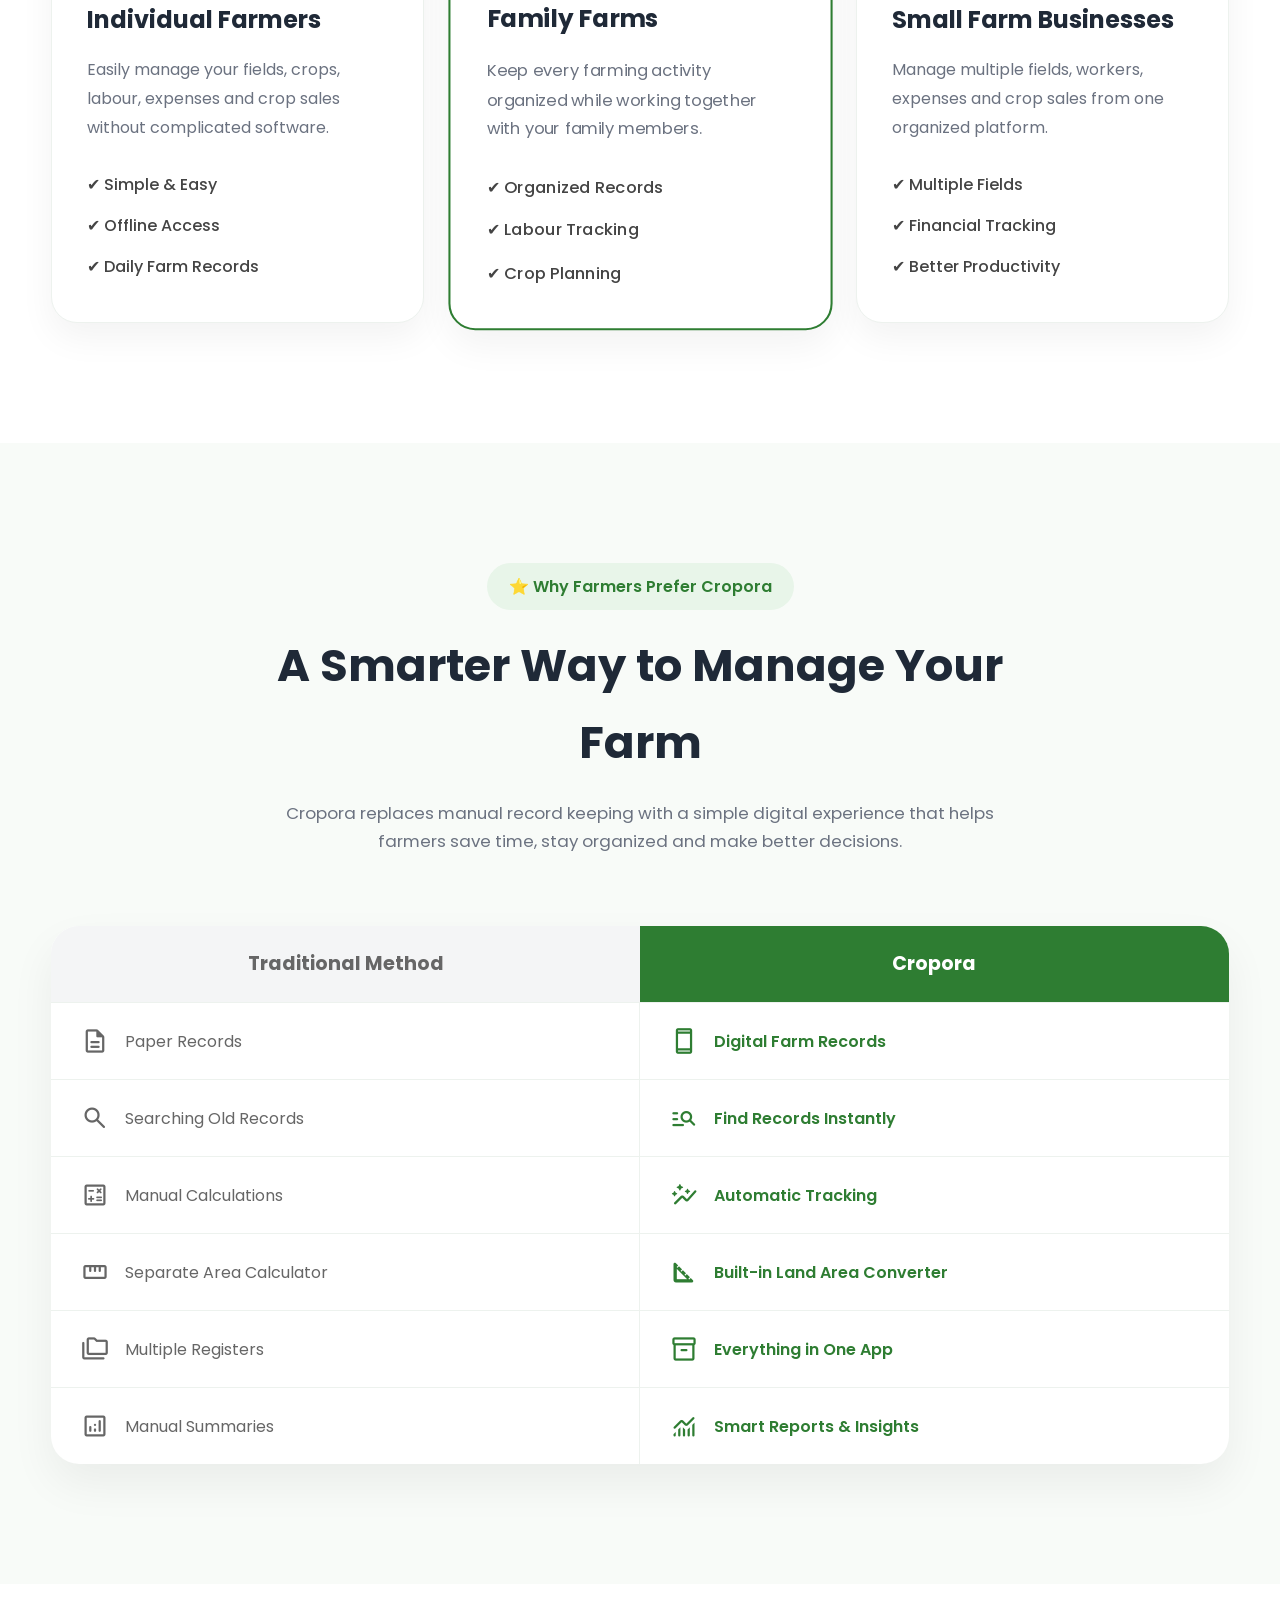
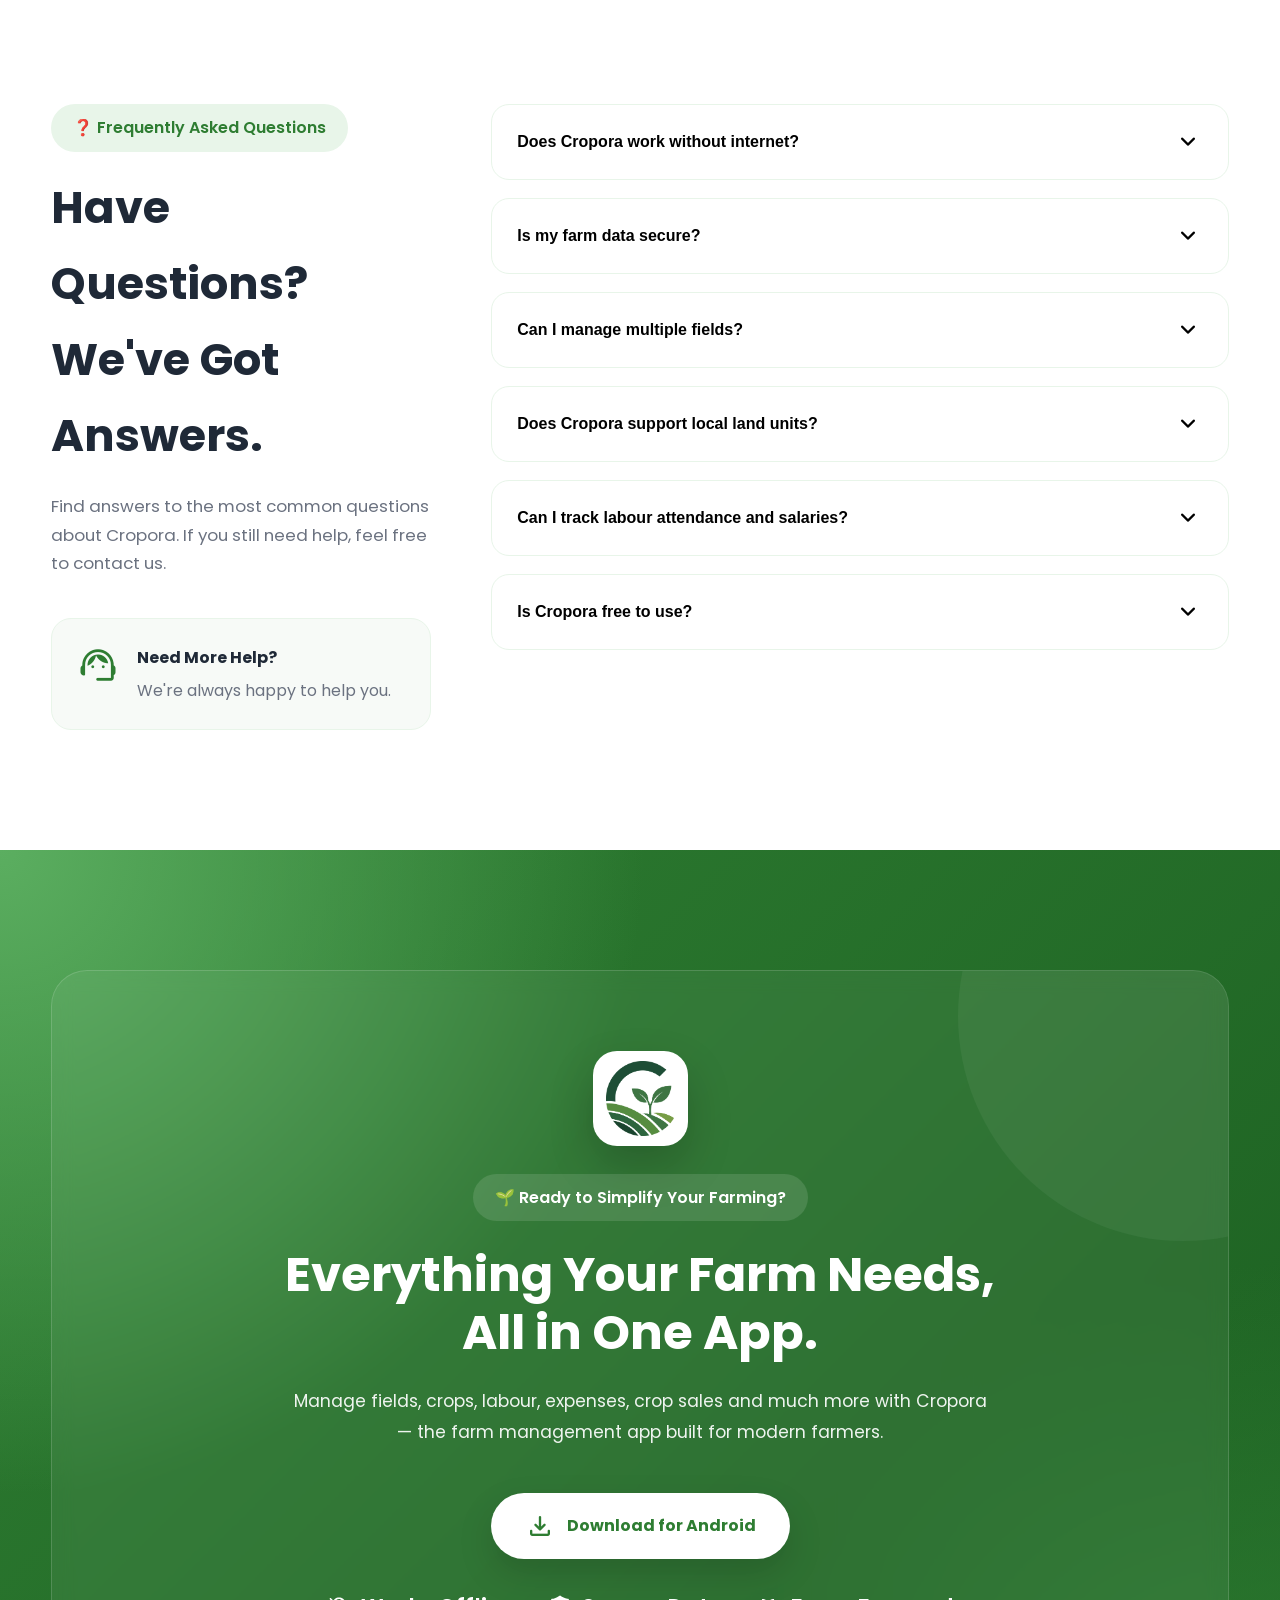
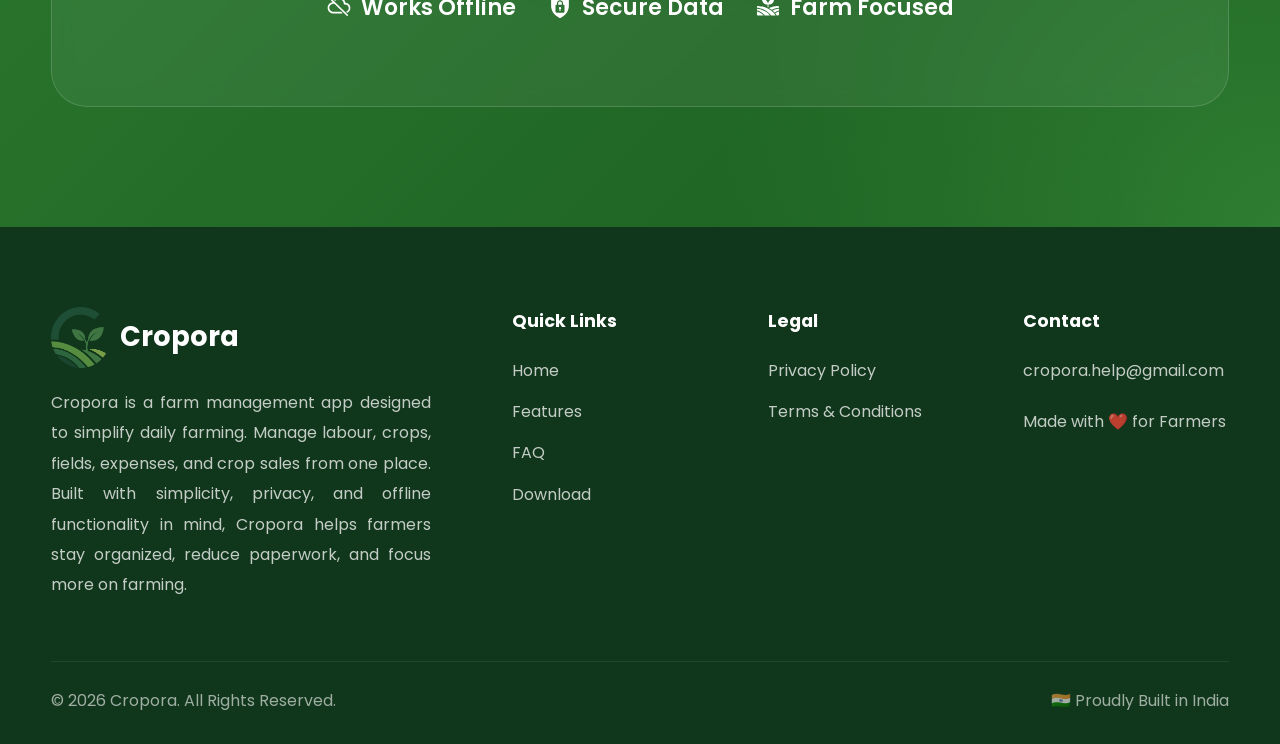
==== commit 2a5d847e: "Update index.html" ====
--- a/index.html
+++ b/index.html
@@ -7,15 +7,13 @@
     <meta name="viewport"
           content="width=device-width, initial-scale=1.0">
 
-    <meta name="google-site-verification" content="oa-z-cR9j8tXCe5ai8c4TQhn7XUB9cwyIvXgMvagQFk" />
-
     <meta http-equiv="X-UA-Compatible"
           content="IE=edge">
 
-    <title>Cropora – Farm Management App for Farmers</title>
+    <title>Cropora – Farm Management App</title>
 
     <meta name="description"
-          content="Cropora is an farm management app that helps farmers manage labour, crops, fields, expenses, crop sales, attendance, salaries, and farm records—all from one simple Android app.">
+          content="Cropora is a farm management app that helps farmers manage labour, crops, fields, expenses, crop sales, attendance, salaries, and farm records—all from one simple app.">
 
     <meta name="keywords"
           content="Cropora, farm management app, farmer app, offline farming app, agriculture app, labour management, crop management, field management, crop expenses, crop sales, attendance, salary management">
@@ -35,10 +33,10 @@
           content="website">
 
     <meta property="og:title"
-          content="Cropora – Farm Management App">
+      content="Cropora – Farm Management App">
 
     <meta property="og:description"
-          content="Manage labour, crops, fields, expenses and crop sales—all offline. Designed especially for farmers.">
+    content="Manage labour, fields, crops, expenses, attendance and crop sales from one simple farm management app. Built for modern farmers.">
 
     <!-- Update these after publishing -->
 
@@ -57,10 +55,10 @@
           content="summary_large_image">
 
     <meta name="twitter:title"
-          content="Cropora – Farm Management App">
+      content="Cropora – Farm Management App">
 
     <meta name="twitter:description"
-          content="farm management app designed for modern farmers.">
+          content="Farm management app designed to help farmers manage labour, crops, fields, expenses, and crop sales.">
 
     <meta name="twitter:image"
           content="https://cropora.github.io/assets/images/social-preview.png">
@@ -1397,7 +1395,7 @@
 
             <p class="footer-about">
 
-                Cropora is an farm management app designed to simplify daily farming. Manage labour, crops, fields, expenses, and crop sales from one place. Built with simplicity, privacy, and offline functionality in mind, Cropora helps farmers stay organized, reduce paperwork, and focus more on farming.
+                Cropora is a farm management app designed to simplify daily farming. Manage labour, crops, fields, expenses, and crop sales from one place. Built with simplicity, privacy, and offline functionality in mind, Cropora helps farmers stay organized, reduce paperwork, and focus more on farming.
 
             </p>
 
